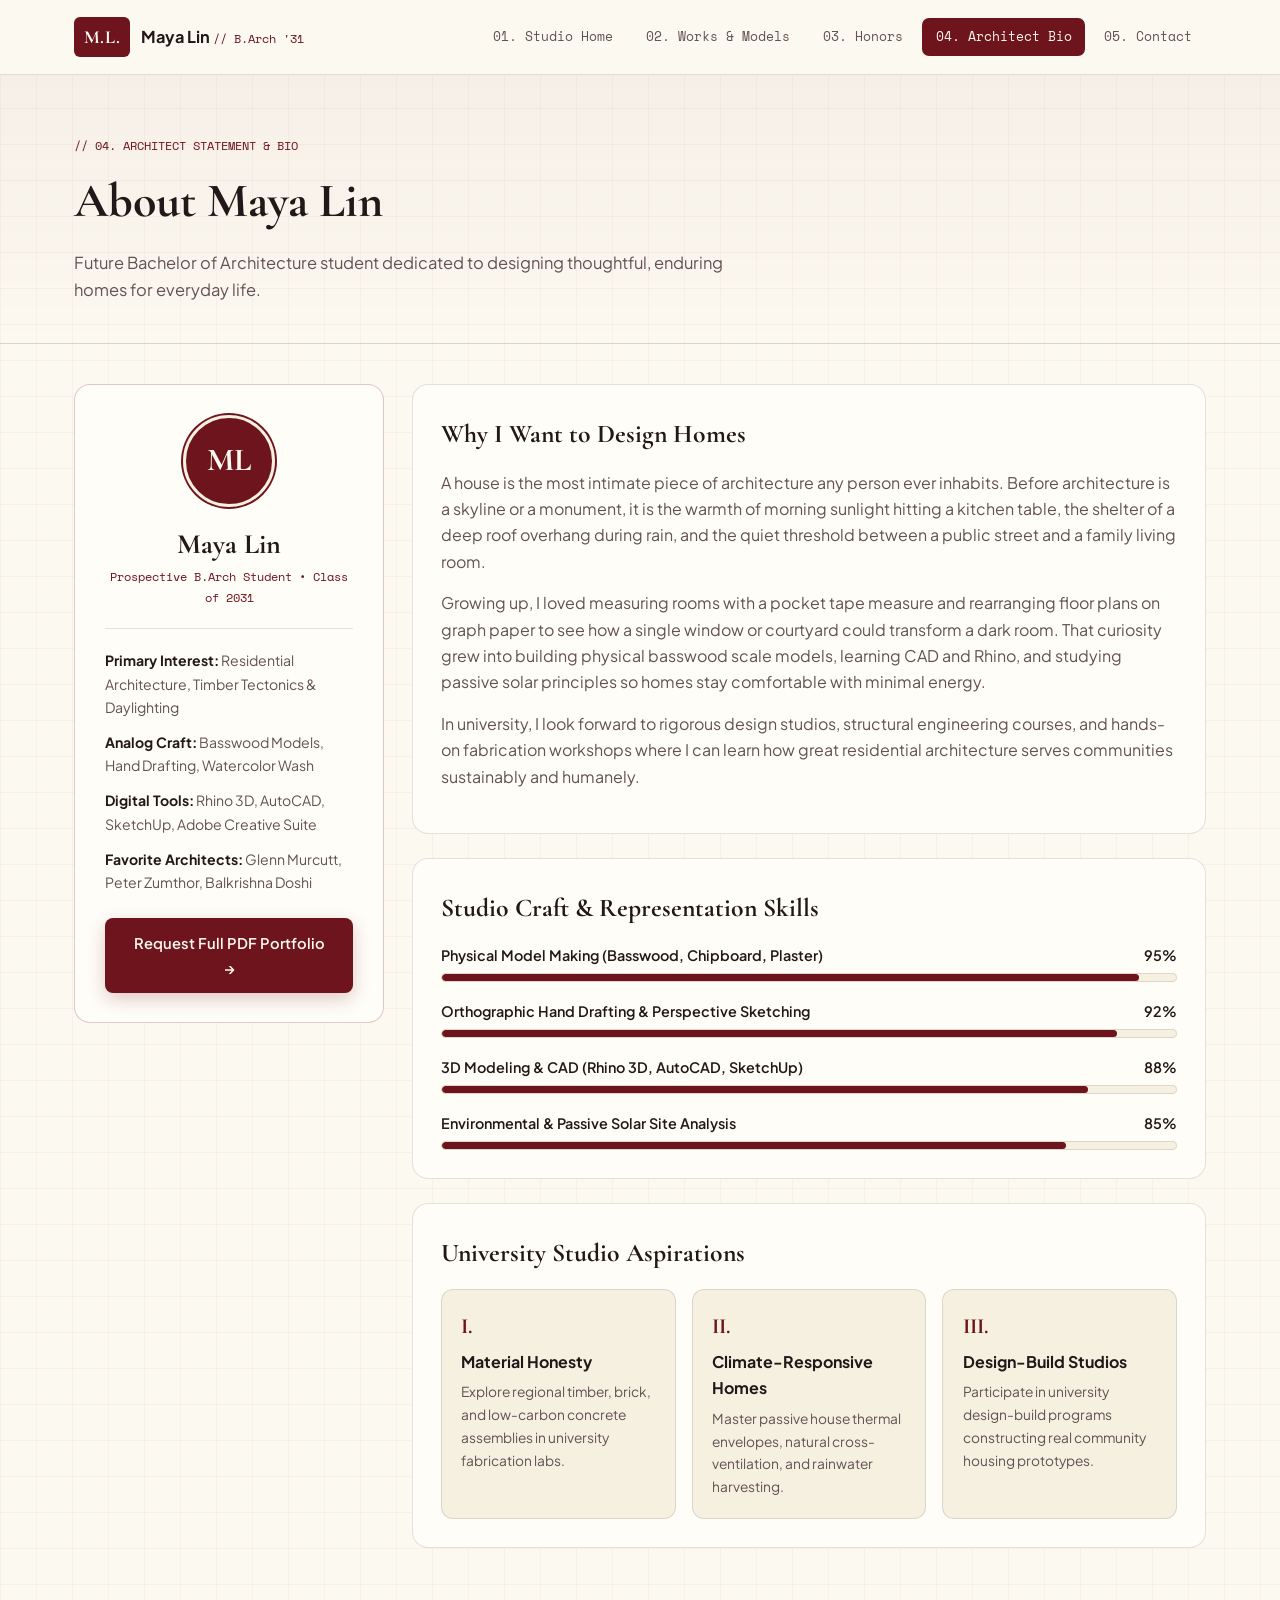
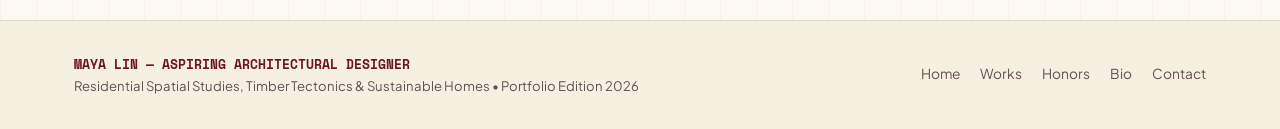
==== about.html @ 89f20944 "Add files via upload" ====
<!DOCTYPE html>
<html lang="en">
<head>
    <meta charset="UTF-8">
    <meta name="viewport" content="width=device-width, initial-scale=1.0">
    <title>Architect Bio | Maya Lin — Architecture Portfolio</title>
    <link rel="stylesheet" href="style.css">
    <link href="https://fonts.googleapis.com/css2?family=Cormorant+Garamond:ital,wght@0,600;0,700;1,600&family=Plus+Jakarta+Sans:wght@400;500;600;700&family=Space+Mono:wght@400;700&display=swap" rel="stylesheet">
</head>
<body>
    <header class="site-header">
        <div class="container nav-container">
            <a href="index.html" class="brand">
                <span class="brand-mark">M.L.</span>
                <span class="brand-text">Maya Lin <span class="brand-sub">// B.Arch '31</span></span>
            </a>
            <button class="menu-toggle" id="menu-toggle" aria-label="Toggle navigation">
                <span></span><span></span><span></span>
            </button>
            <nav class="nav-menu" id="nav-menu">
                <a href="index.html" class="nav-link ">01. Studio Home</a>
                <a href="projects.html" class="nav-link ">02. Works &amp; Models</a>
                <a href="achievements.html" class="nav-link ">03. Honors</a>
                <a href="about.html" class="nav-link active">04. Architect Bio</a>
                <a href="contact.html" class="nav-link ">05. Contact</a>
            </nav>
        </div>
    </header>

    <main class="subpage-main">
        <section class="subpage-header">
            <div class="container">
                <span class="section-kicker">// 04. ARCHITECT STATEMENT &amp; BIO</span>
                <h1>About Maya Lin</h1>
                <p>Future Bachelor of Architecture student dedicated to designing thoughtful, enduring homes for everyday life.</p>
            </div>
        </section>

        <section class="container">
            <div class="bio-grid">
                <!-- Left Dossier Card -->
                <aside class="bio-sidebar">
                    <div class="monogram-seal">ML</div>
                    <h2>Maya Lin</h2>
                    <p class="bio-subtitle">Prospective B.Arch Student &bull; Class of 2031</p>
                    <hr class="thin-rule">
                    <ul class="bio-specs">
                        <li><strong>Primary Interest:</strong> Residential Architecture, Timber Tectonics &amp; Daylighting</li>
                        <li><strong>Analog Craft:</strong> Basswood Models, Hand Drafting, Watercolor Wash</li>
                        <li><strong>Digital Tools:</strong> Rhino 3D, AutoCAD, SketchUp, Adobe Creative Suite</li>
                        <li><strong>Favorite Architects:</strong> Glenn Murcutt, Peter Zumthor, Balkrishna Doshi</li>
                    </ul>
                    <a href="contact.html" class="btn btn-crimson full-width">Request Full PDF Portfolio &rarr;</a>
                </aside>

                <!-- Right Editorial Essay & Skills -->
                <div class="bio-main">
                    <div class="editorial-card">
                        <h2>Why I Want to Design Homes</h2>
                        <p>
                            A house is the most intimate piece of architecture any person ever inhabits. Before architecture is a skyline or a monument, it is the warmth of morning sunlight hitting a kitchen table, the shelter of a deep roof overhang during rain, and the quiet threshold between a public street and a family living room.
                        </p>
                        <p>
                            Growing up, I loved measuring rooms with a pocket tape measure and rearranging floor plans on graph paper to see how a single window or courtyard could transform a dark room. That curiosity grew into building physical basswood scale models, learning CAD and Rhino, and studying passive solar principles so homes stay comfortable with minimal energy.
                        </p>
                        <p>
                            In university, I look forward to rigorous design studios, structural engineering courses, and hands-on fabrication workshops where I can learn how great residential architecture serves communities sustainably and humanely.
                        </p>
                    </div>

                    <div class="editorial-card">
                        <h2>Studio Craft &amp; Representation Skills</h2>
                        <div class="craft-grid">
                            <div class="craft-item">
                                <div class="craft-top"><span>Physical Model Making (Basswood, Chipboard, Plaster)</span><span>95%</span></div>
                                <div class="craft-bar"><div class="craft-fill" style="width: 95%;"></div></div>
                            </div>
                            <div class="craft-item">
                                <div class="craft-top"><span>Orthographic Hand Drafting &amp; Perspective Sketching</span><span>92%</span></div>
                                <div class="craft-bar"><div class="craft-fill" style="width: 92%;"></div></div>
                            </div>
                            <div class="craft-item">
                                <div class="craft-top"><span>3D Modeling &amp; CAD (Rhino 3D, AutoCAD, SketchUp)</span><span>88%</span></div>
                                <div class="craft-bar"><div class="craft-fill" style="width: 88%;"></div></div>
                            </div>
                            <div class="craft-item">
                                <div class="craft-top"><span>Environmental &amp; Passive Solar Site Analysis</span><span>85%</span></div>
                                <div class="craft-bar"><div class="craft-fill" style="width: 85%;"></div></div>
                            </div>
                        </div>
                    </div>

                    <div class="editorial-card">
                        <h2>University Studio Aspirations</h2>
                        <div class="goals-trio">
                            <div class="goal-box">
                                <span class="goal-num">I.</span>
                                <h4>Material Honesty</h4>
                                <p>Explore regional timber, brick, and low-carbon concrete assemblies in university fabrication labs.</p>
                            </div>
                            <div class="goal-box">
                                <span class="goal-num">II.</span>
                                <h4>Climate-Responsive Homes</h4>
                                <p>Master passive house thermal envelopes, natural cross-ventilation, and rainwater harvesting.</p>
                            </div>
                            <div class="goal-box">
                                <span class="goal-num">III.</span>
                                <h4>Design-Build Studios</h4>
                                <p>Participate in university design-build programs constructing real community housing prototypes.</p>
                            </div>
                        </div>
                    </div>
                </div>
            </div>
        </section>
    </main>

    <footer class="site-footer">
        <div class="container footer-content">
            <div>
                <p class="footer-title">MAYA LIN &mdash; ASPIRING ARCHITECTURAL DESIGNER</p>
                <p class="footer-sub">Residential Spatial Studies, Timber Tectonics &amp; Sustainable Homes &bull; Portfolio Edition 2026</p>
            </div>
            <div class="footer-links">
                <a href="index.html">Home</a>
                <a href="projects.html">Works</a>
                <a href="achievements.html">Honors</a>
                <a href="about.html">Bio</a>
                <a href="contact.html">Contact</a>
            </div>
        </div>
    </footer>
    <script src="script.js"></script>
</body>
</html>
---- style.css ----
:root {
    --bg-cream: #fcf9f0;
    --bg-paper: #f6f0e1;
    --bg-card: #fffdf8;
    --crimson-deep: #6e141d;
    --crimson-dark: #4a0d13;
    --crimson-soft: rgba(110, 20, 29, 0.08);
    --crimson-border: rgba(110, 20, 29, 0.22);
    --ink-main: #231819;
    --ink-muted: #635153;
    --timber-warm: #c89d6c;
    --timber-dark: #8c6239;
    --line-subtle: rgba(35, 24, 25, 0.12);
    --font-serif: 'Cormorant Garamond', Georgia, serif;
    --font-sans: 'Plus Jakarta Sans', -apple-system, BlinkMacSystemFont, sans-serif;
    --font-mono: 'Space Mono', monospace;
    --radius-md: 10px;
    --radius-lg: 16px;
    --shadow-soft: 0 14px 34px rgba(74, 13, 19, 0.07);
}

* {
    box-sizing: border-box;
    margin: 0;
    padding: 0;
}

html {
    scroll-behavior: smooth;
}

body {
    font-family: var(--font-sans);
    background-color: var(--bg-cream);
    color: var(--ink-main);
    line-height: 1.65;
    min-height: 100vh;
    display: flex;
    flex-direction: column;
    /* Subtle architectural drafting grid on warm off-white paper */
    background-image:
        linear-gradient(to right, rgba(110, 20, 29, 0.035) 1px, transparent 1px),
        linear-gradient(to bottom, rgba(110, 20, 29, 0.035) 1px, transparent 1px);
    background-size: 36px 36px;
}

main {
    flex: 1;
}

.container {
    width: 100%;
    max-width: 1180px;
    margin: 0 auto;
    padding: 0 1.5rem;
}

/* ================= HEADER ================= */
.site-header {
    position: sticky;
    top: 0;
    z-index: 500;
    background: rgba(252, 249, 240, 0.92);
    backdrop-filter: blur(10px);
    border-bottom: 1px solid var(--line-subtle);
}

.nav-container {
    display: flex;
    align-items: center;
    justify-content: space-between;
    height: 74px;
}

.brand {
    text-decoration: none;
    display: flex;
    align-items: center;
    gap: 0.7rem;
    color: var(--ink-main);
}

.brand-mark {
    background: var(--crimson-deep);
    color: var(--bg-cream);
    font-family: var(--font-serif);
    font-weight: 700;
    font-size: 1.15rem;
    padding: 0.3rem 0.6rem;
    border-radius: 6px;
    letter-spacing: 0.04em;
}

.brand-text {
    font-weight: 700;
    font-size: 1.02rem;
}

.brand-sub {
    font-family: var(--font-mono);
    font-size: 0.75rem;
    font-weight: 400;
    color: var(--crimson-deep);
}

.nav-menu {
    display: flex;
    align-items: center;
    gap: 0.35rem;
}

.nav-link {
    text-decoration: none;
    font-family: var(--font-mono);
    font-size: 0.8rem;
    color: var(--ink-muted);
    padding: 0.5rem 0.85rem;
    border-radius: 7px;
    transition: all 0.2s ease;
}

.nav-link:hover {
    color: var(--crimson-deep);
    background: var(--crimson-soft);
}

.nav-link.active {
    background: var(--crimson-deep);
    color: var(--bg-cream);
}

.menu-toggle {
    display: none;
    flex-direction: column;
    gap: 5px;
    background: none;
    border: none;
    cursor: pointer;
}

.menu-toggle span {
    width: 24px;
    height: 2px;
    background: var(--crimson-deep);
}

/* ================= BUTTONS ================= */
.btn {
    display: inline-flex;
    align-items: center;
    justify-content: center;
    gap: 0.45rem;
    font-family: var(--font-sans);
    font-weight: 600;
    font-size: 0.92rem;
    padding: 0.75rem 1.4rem;
    border-radius: 8px;
    text-decoration: none;
    cursor: pointer;
    transition: all 0.2s ease;
    border: 1px solid transparent;
}

.btn-crimson {
    background: var(--crimson-deep);
    color: var(--bg-cream);
    box-shadow: 0 6px 18px rgba(110, 20, 29, 0.22);
}

.btn-crimson:hover {
    background: var(--crimson-dark);
    transform: translateY(-2px);
}

.btn-outline {
    background: var(--bg-card);
    color: var(--crimson-deep);
    border-color: var(--crimson-border);
}

.btn-outline:hover {
    background: var(--crimson-soft);
    border-color: var(--crimson-deep);
}

.btn-sm {
    padding: 0.45rem 0.9rem;
    font-size: 0.82rem;
}

.full-width {
    width: 100%;
}

/* ================= HERO & 3D EXPLODED HOUSE STAGE ================= */
.hero-section {
    padding: 4rem 0 4.5rem;
    border-bottom: 1px solid var(--line-subtle);
}

.hero-grid {
    display: grid;
    grid-template-columns: 1.05fr 1.15fr;
    gap: 2.75rem;
    align-items: center;
}

.eyebrow {
    display: inline-flex;
    align-items: center;
    gap: 0.55rem;
    font-family: var(--font-mono);
    font-size: 0.75rem;
    color: var(--crimson-deep);
    background: var(--crimson-soft);
    border: 1px solid var(--crimson-border);
    padding: 0.35rem 0.8rem;
    border-radius: 99px;
    margin-bottom: 1.2rem;
}

.eyebrow-dot {
    width: 7px;
    height: 7px;
    border-radius: 50%;
    background: var(--crimson-deep);
}

.hero-copy h1 {
    font-family: var(--font-serif);
    font-size: clamp(2.5rem, 4.4vw, 3.65rem);
    font-weight: 700;
    line-height: 1.08;
    color: var(--ink-main);
    margin-bottom: 1.15rem;
}

.accent-italic {
    font-style: italic;
    color: var(--crimson-deep);
}

.hero-lead {
    color: var(--ink-muted);
    font-size: 1.03rem;
    margin-bottom: 1.75rem;
}

.hero-buttons {
    display: flex;
    flex-wrap: wrap;
    gap: 0.85rem;
    margin-bottom: 2.25rem;
}

.hero-metrics {
    display: grid;
    grid-template-columns: repeat(3, 1fr);
    gap: 1rem;
    padding-top: 1.35rem;
    border-top: 1px solid var(--line-subtle);
}

.h-val {
    display: block;
    font-family: var(--font-serif);
    font-size: 1.75rem;
    font-weight: 700;
    color: var(--crimson-deep);
    line-height: 1.1;
}

.h-lbl {
    font-size: 0.8rem;
    color: var(--ink-muted);
}

/* Interactive 3D Stage Card */
.model-stage-card {
    background: var(--bg-card);
    border: 1px solid var(--crimson-border);
    border-radius: var(--radius-lg);
    padding: 1.25rem;
    box-shadow: var(--shadow-soft);
}

.stage-topbar {
    display: flex;
    justify-content: space-between;
    align-items: center;
    padding-bottom: 0.75rem;
    border-bottom: 1px solid var(--line-subtle);
}

.mono-tag {
    font-family: var(--font-mono);
    font-size: 0.72rem;
    color: var(--ink-muted);
}

.live-coords {
    color: var(--crimson-deep);
    font-weight: 700;
}

.viewport-3d {
    height: 410px;
    perspective: 1100px;
    display: flex;
    align-items: center;
    justify-content: center;
    overflow: hidden;
    position: relative;
    background: radial-gradient(circle at center, #fffdf7 0%, #f3ebd7 100%);
    border-radius: 12px;
    margin: 0.85rem 0;
    cursor: grab;
    user-select: none;
}

.viewport-3d:active {
    cursor: grabbing;
}

.house-assembly {
    width: 270px;
    height: 270px;
    position: relative;
    transform-style: preserve-3d;
    transform: rotateX(-20deg) rotateY(28deg);
    transition: transform 0.12s ease-out;
}

.house-part {
    position: absolute;
    left: 25px;
    width: 220px;
    transform-style: preserve-3d;
    transition: transform 0.55s cubic-bezier(0.22, 1, 0.36, 1);
}

.part-tag {
    font-family: var(--font-mono);
    font-size: 0.58rem;
    letter-spacing: 0.03em;
    background: var(--crimson-deep);
    color: var(--bg-cream);
    padding: 2px 6px;
    border-radius: 4px;
    white-space: nowrap;
    box-shadow: 0 3px 8px rgba(74, 13, 19, 0.25);
}

/* Layer 1: Pitched Roof */
.part-roof {
    top: 12px;
    height: 64px;
    transform: translateZ(20px) translateY(-28px);
}

.roof-plane {
    position: absolute;
    width: 122px;
    height: 76px;
    background: linear-gradient(135deg, #6e141d, #4a0d13);
    border: 1px solid #38080d;
    border-radius: 4px;
    box-shadow: 0 10px 20px rgba(74, 13, 19, 0.25);
}

.left-slope {
    left: -4px;
    transform: rotateZ(-24deg) skewX(-12deg);
    display: flex;
    align-items: flex-start;
    padding: 6px;
}

.right-slope {
    right: -4px;
    background: linear-gradient(135deg, #871c27, #5c1018);
    transform: rotateZ(24deg) skewX(12deg);
}

.roof-chimney {
    position: absolute;
    right: 36px;
    top: -12px;
    width: 22px;
    height: 36px;
    background: #a63a3a;
    border: 1px solid #4a0d13;
}

/* Layer 2: Upper Timber Studio */
.part-upper {
    top: 76px;
    height: 54px;
    transform: translateZ(10px) translateY(-12px);
}

.box-face.front {
    width: 196px;
    height: 52px;
    margin: 0 auto;
    background: linear-gradient(180deg, #deb887, #c89d6c);
    border: 1.5px solid var(--timber-dark);
    border-radius: 5px;
    padding: 6px 8px;
    display: flex;
    flex-direction: column;
    justify-content: space-between;
    box-shadow: 0 8px 18px rgba(35, 24, 25, 0.14);
}

.window-row {
    display: grid;
    grid-template-columns: repeat(4, 1fr);
    gap: 6px;
}

.window-row span {
    height: 16px;
    background: #fcf9f0;
    border: 1px solid var(--crimson-deep);
    border-radius: 2px;
}

/* Layer 3: Structural Glulam Frame */
.part-frame {
    top: 132px;
    height: 52px;
    transform: translateZ(0px) translateY(0px);
}

.beam-grid {
    width: 204px;
    height: 46px;
    margin: 4px auto 0;
    position: relative;
    border: 1.5px dashed var(--crimson-deep);
    background: rgba(200, 157, 108, 0.15);
    border-radius: 4px;
}

.pillar {
    position: absolute;
    top: 0;
    bottom: 0;
    width: 7px;
    background: var(--timber-dark);
}
.pillar.p1 { left: 10px; }
.pillar.p2 { left: 68px; }
.pillar.p3 { right: 68px; }
.pillar.p4 { right: 10px; }

.cross-beam {
    position: absolute;
    left: 0;
    right: 0;
    height: 6px;
    background: var(--crimson-deep);
}
.cross-beam.b1 { top: 0; }
.cross-beam.b2 { bottom: 0; }

/* Layer 4: Ground Floor Living Volume */
.part-ground {
    top: 186px;
    height: 54px;
    transform: translateZ(-10px) translateY(14px);
}

.ground-slab {
    width: 214px;
    height: 52px;
    margin: 0 auto;
    background: #fffdf8;
    border: 1.5px solid var(--crimson-deep);
    border-radius: 6px;
    padding: 6px 8px;
    box-shadow: 0 10px 20px rgba(74, 13, 19, 0.12);
}

.interior-walls {
    margin-top: 6px;
    height: 20px;
    position: relative;
    background: #f5eedc;
    border-radius: 3px;
}

.wall-seg {
    position: absolute;
    background: var(--ink-main);
    height: 100%;
    width: 4px;
}
.wall-seg.w1 { left: 32%; }
.wall-seg.w2 { left: 68%; }

.hearth-core {
    position: absolute;
    left: 46%;
    top: 3px;
    width: 14px;
    height: 14px;
    background: var(--crimson-deep);
    border-radius: 2px;
}

/* Layer 5: Concrete Plinth & Terrace */
.part-plinth {
    top: 242px;
    height: 44px;
    transform: translateZ(-20px) translateY(28px);
}

.plinth-base {
    width: 232px;
    margin-left: -6px;
    height: 40px;
    background: linear-gradient(180deg, #dcd5c5, #bfb6a2);
    border: 1.5px solid #7c7362;
    border-radius: 6px;
    padding: 5px 8px;
    display: flex;
    flex-direction: column;
    justify-content: space-between;
    box-shadow: 0 16px 26px rgba(35, 24, 25, 0.2);
}

.terrace-steps {
    display: flex;
    gap: 4px;
}

.terrace-steps span {
    flex: 1;
    height: 6px;
    background: #9c927e;
    border-radius: 2px;
}

/* Assembled State (when user clicks Assemble House) */
.house-assembly.assembled .part-roof { transform: translateZ(0) translateY(42px); }
.house-assembly.assembled .part-upper { transform: translateZ(0) translateY(24px); }
.house-assembly.assembled .part-frame { transform: translateZ(0) translateY(8px); }
.house-assembly.assembled .part-ground { transform: translateZ(0) translateY(-8px); }
.house-assembly.assembled .part-plinth { transform: translateZ(0) translateY(-24px); }

.stage-controls {
    display: flex;
    justify-content: space-between;
    align-items: center;
    flex-wrap: wrap;
    gap: 0.65rem;
}

.stage-hint {
    font-size: 0.8rem;
    color: var(--ink-muted);
}

.stage-btns {
    display: flex;
    gap: 0.45rem;
}

.mini-btn {
    font-family: var(--font-mono);
    font-size: 0.74rem;
    padding: 0.35rem 0.75rem;
    border-radius: 6px;
    border: 1px solid var(--crimson-border);
    background: var(--bg-cream);
    color: var(--crimson-deep);
    cursor: pointer;
    transition: all 0.2s ease;
}

.mini-btn.active, .mini-btn:hover {
    background: var(--crimson-deep);
    color: var(--bg-cream);
}

/* ================= PORTFOLIO DIRECTORY ================= */
.section-block {
    padding: 4.25rem 0;
}

.section-head {
    margin-bottom: 2.25rem;
}

.section-kicker {
    display: inline-block;
    font-family: var(--font-mono);
    font-size: 0.78rem;
    color: var(--crimson-deep);
    margin-bottom: 0.35rem;
}

.section-head h2 {
    font-family: var(--font-serif);
    font-size: 2.25rem;
    font-weight: 700;
    margin-bottom: 0.4rem;
}

.section-head p {
    color: var(--ink-muted);
    max-width: 650px;
}

.index-grid {
    display: grid;
    grid-template-columns: repeat(auto-fit, minmax(250px, 1fr));
    gap: 1.35rem;
}

.index-card {
    background: var(--bg-card);
    border: 1px solid var(--line-subtle);
    border-radius: var(--radius-lg);
    padding: 1.7rem;
    text-decoration: none;
    color: var(--ink-main);
    display: flex;
    flex-direction: column;
    transition: all 0.25s ease;
    box-shadow: 0 6px 20px rgba(74, 13, 19, 0.04);
}

.index-card:hover {
    transform: translateY(-4px);
    border-color: var(--crimson-deep);
    box-shadow: var(--shadow-soft);
}

.card-index {
    font-family: var(--font-mono);
    font-size: 0.85rem;
    font-weight: 700;
    color: var(--crimson-deep);
    margin-bottom: 0.55rem;
}

.index-card h3 {
    font-family: var(--font-serif);
    font-size: 1.45rem;
    margin-bottom: 0.5rem;
}

.index-card p {
    font-size: 0.92rem;
    color: var(--ink-muted);
    flex: 1;
    margin-bottom: 1.15rem;
}

.card-cta {
    font-family: var(--font-mono);
    font-size: 0.8rem;
    font-weight: 700;
    color: var(--crimson-deep);
}

/* ================= SUBPAGES ================= */
.subpage-main {
    padding-bottom: 4.5rem;
}

.subpage-header {
    padding: 3.5rem 0 2.5rem;
    border-bottom: 1px solid var(--line-subtle);
    margin-bottom: 2.5rem;
    background: linear-gradient(180deg, rgba(110, 20, 29, 0.045), transparent);
}

.subpage-header h1 {
    font-family: var(--font-serif);
    font-size: clamp(2.2rem, 3.8vw, 3rem);
    font-weight: 700;
    margin-bottom: 0.45rem;
}

.subpage-header p {
    color: var(--ink-muted);
    max-width: 660px;
    font-size: 1.03rem;
}

/* ================= PROJECTS PAGE ================= */
.filter-row {
    display: flex;
    flex-wrap: wrap;
    gap: 0.6rem;
    margin-bottom: 2rem;
}

.filter-pill {
    background: var(--bg-card);
    border: 1px solid var(--crimson-border);
    color: var(--ink-muted);
    font-family: var(--font-mono);
    font-size: 0.8rem;
    padding: 0.48rem 1rem;
    border-radius: 99px;
    cursor: pointer;
    transition: all 0.2s ease;
}

.filter-pill.active, .filter-pill:hover {
    background: var(--crimson-deep);
    color: var(--bg-cream);
    border-color: var(--crimson-deep);
}

.works-grid {
    display: grid;
    grid-template-columns: repeat(auto-fill, minmax(335px, 1fr));
    gap: 1.65rem;
}

.work-card {
    background: var(--bg-card);
    border: 1px solid var(--line-subtle);
    border-radius: var(--radius-lg);
    overflow: hidden;
    display: flex;
    flex-direction: column;
    transition: transform 0.25s ease, border-color 0.25s ease;
    box-shadow: 0 6px 20px rgba(74, 13, 19, 0.04);
}

.work-card:hover {
    transform: translateY(-4px);
    border-color: var(--crimson-deep);
}

.work-preview {
    height: 155px;
    background: var(--bg-paper);
    border-bottom: 1px solid var(--line-subtle);
    position: relative;
    display: flex;
    align-items: center;
    justify-content: center;
    padding: 1rem;
}

.scale-badge {
    position: absolute;
    top: 0.75rem;
    right: 0.85rem;
    font-family: var(--font-mono);
    font-size: 0.7rem;
    color: var(--crimson-deep);
    background: var(--bg-card);
    border: 1px solid var(--crimson-border);
    padding: 0.2rem 0.55rem;
    border-radius: 5px;
}

/* Minimalist Architectural Elevation Diagrams inside Cards */
.arch-sketch {
    width: 140px;
    height: 85px;
    display: flex;
    flex-direction: column;
    align-items: center;
    justify-content: flex-end;
}

.sk-roof {
    width: 130px;
    height: 22px;
    background: var(--crimson-deep);
    clip-path: polygon(12% 0%, 88% 0%, 100% 100%, 0% 100%);
}

.sk-body {
    width: 112px;
    height: 44px;
    border: 2px solid var(--crimson-deep);
    background: var(--bg-card);
    display: flex;
    justify-content: space-around;
    align-items: center;
}

.sk-body span {
    width: 24px;
    height: 24px;
    border: 1.5px solid var(--timber-dark);
    background: var(--bg-cream);
}

.sk-gable {
    width: 120px;
    height: 34px;
    background: var(--timber-warm);
    clip-path: polygon(50% 0%, 100% 100%, 0% 100%);
    border-bottom: 2px solid var(--crimson-deep);
}

.sk-truss {
    width: 96px;
    height: 36px;
    border-left: 3px solid var(--crimson-deep);
    border-right: 3px solid var(--crimson-deep);
    border-bottom: 3px solid var(--crimson-deep);
}

.sk-row {
    display: flex;
    gap: 6px;
    align-items: flex-end;
}
.sk-row span {
    width: 30px;
    height: 62px;
    border: 2px solid var(--crimson-deep);
    background: var(--bg-card);
}
.sk-row span:nth-child(2) {
    height: 72px;
    background: var(--crimson-soft);
}

.sk-oculus {
    width: 74px;
    height: 74px;
    border-radius: 50%;
    border: 3px solid var(--crimson-deep);
    box-shadow: inset 12px -8px 0 rgba(110, 20, 29, 0.18);
}

.sk-mod {
    display: flex;
    gap: 8px;
}
.sk-mod span {
    width: 52px;
    height: 52px;
    border: 2px solid var(--crimson-deep);
    background: var(--bg-card);
}
.sk-mod span:last-child {
    border-style: dashed;
}

.sk-arch {
    width: 90px;
    height: 68px;
    border: 2px solid var(--crimson-deep);
    border-radius: 45px 45px 0 0;
    background: var(--bg-card);
}

.work-body {
    padding: 1.55rem;
    display: flex;
    flex-direction: column;
    flex: 1;
}

.work-type {
    font-family: var(--font-mono);
    font-size: 0.74rem;
    color: var(--crimson-deep);
    text-transform: uppercase;
    margin-bottom: 0.35rem;
}

.work-body h3 {
    font-family: var(--font-serif);
    font-size: 1.45rem;
    margin-bottom: 0.55rem;
}

.work-body p {
    color: var(--ink-muted);
    font-size: 0.92rem;
    flex: 1;
    margin-bottom: 1.15rem;
}

.work-tags {
    display: flex;
    flex-wrap: wrap;
    gap: 0.45rem;
    margin-bottom: 1.2rem;
}

.work-tags span {
    font-family: var(--font-mono);
    font-size: 0.72rem;
    background: var(--bg-paper);
    border: 1px solid var(--line-subtle);
    padding: 0.2rem 0.55rem;
    border-radius: 5px;
}

/* Modal */
.modal {
    position: fixed;
    inset: 0;
    background: rgba(35, 24, 25, 0.65);
    backdrop-filter: blur(5px);
    display: flex;
    align-items: center;
    justify-content: center;
    padding: 1.25rem;
    z-index: 1000;
}

.modal-card {
    background: var(--bg-card);
    border: 1.5px solid var(--crimson-deep);
    border-radius: var(--radius-lg);
    padding: 2rem;
    max-width: 580px;
    width: 100%;
    position: relative;
    box-shadow: var(--shadow-soft);
}

.modal-close {
    position: absolute;
    top: 1rem;
    right: 1.25rem;
    background: none;
    border: none;
    font-size: 1.8rem;
    color: var(--crimson-deep);
    cursor: pointer;
}

.modal-card h2 {
    font-family: var(--font-serif);
    font-size: 1.85rem;
    margin: 0.4rem 0 0.75rem;
}

.modal-desc {
    color: var(--ink-muted);
    margin-bottom: 1.25rem;
}

.modal-details h4 {
    font-family: var(--font-mono);
    font-size: 0.8rem;
    color: var(--crimson-deep);
    margin-bottom: 0.6rem;
}

.modal-details ul {
    padding-left: 1.2rem;
    font-size: 0.92rem;
}

.modal-details li {
    margin-bottom: 0.45rem;
}

/* ================= ACHIEVEMENTS PAGE ================= */
.awards-banner-grid {
    display: grid;
    grid-template-columns: repeat(auto-fit, minmax(215px, 1fr));
    gap: 1.15rem;
    margin-bottom: 3rem;
}

.award-stat {
    background: var(--bg-card);
    border: 1px solid var(--crimson-border);
    border-radius: var(--radius-lg);
    padding: 1.4rem;
    text-align: center;
}

.award-num {
    display: block;
    font-family: var(--font-serif);
    font-size: 1.8rem;
    font-weight: 700;
    color: var(--crimson-deep);
    margin-bottom: 0.25rem;
}

.award-title {
    font-size: 0.85rem;
    color: var(--ink-muted);
}

.chronicle-section {
    margin-bottom: 3rem;
}

.chronicle-section h2 {
    font-family: var(--font-serif);
    font-size: 2rem;
    margin-bottom: 1.5rem;
}

.chronicle-list {
    display: flex;
    flex-direction: column;
    gap: 1.25rem;
}

.chronicle-row {
    display: grid;
    grid-template-columns: 110px 1fr;
    gap: 1.25rem;
    background: var(--bg-card);
    border: 1px solid var(--line-subtle);
    border-radius: var(--radius-lg);
    padding: 1.4rem 1.6rem;
    align-items: start;
}

.chronicle-year {
    font-family: var(--font-serif);
    font-size: 1.75rem;
    font-weight: 700;
    color: var(--crimson-deep);
    border-right: 2px solid var(--crimson-border);
    padding-right: 1rem;
}

.chronicle-cat {
    font-family: var(--font-mono);
    font-size: 0.74rem;
    color: var(--crimson-deep);
}

.chronicle-body h3 {
    font-family: var(--font-serif);
    font-size: 1.38rem;
    margin: 0.25rem 0 0.45rem;
}

.chronicle-body p {
    color: var(--ink-muted);
    font-size: 0.93rem;
}

.two-col-cards {
    display: grid;
    grid-template-columns: repeat(auto-fit, minmax(300px, 1fr));
    gap: 1.5rem;
}

.editorial-card {
    background: var(--bg-card);
    border: 1px solid var(--line-subtle);
    border-radius: var(--radius-lg);
    padding: 1.75rem;
}

.editorial-card h2, .editorial-card h3 {
    font-family: var(--font-serif);
    font-size: 1.6rem;
    margin-bottom: 0.9rem;
}

.editorial-card p {
    color: var(--ink-muted);
    margin-bottom: 0.95rem;
}

.arch-list {
    list-style: none;
    display: flex;
    flex-direction: column;
    gap: 0.65rem;
    font-size: 0.93rem;
}

.arch-list li::before {
    content: "▪ ";
    color: var(--crimson-deep);
}

/* ================= ABOUT PAGE ================= */
.bio-grid {
    display: grid;
    grid-template-columns: 310px 1fr;
    gap: 1.75rem;
    align-items: start;
}

.bio-sidebar {
    background: var(--bg-card);
    border: 1px solid var(--crimson-border);
    border-radius: var(--radius-lg);
    padding: 1.85rem;
    text-align: center;
}

.monogram-seal {
    width: 92px;
    height: 92px;
    margin: 0 auto 0.9rem;
    border-radius: 50%;
    background: var(--crimson-deep);
    color: var(--bg-cream);
    font-family: var(--font-serif);
    font-size: 2rem;
    font-weight: 700;
    display: flex;
    align-items: center;
    justify-content: center;
    border: 3px solid var(--bg-paper);
    box-shadow: 0 0 0 2px var(--crimson-deep);
}

.bio-sidebar h2 {
    font-family: var(--font-serif);
    font-size: 1.75rem;
}

.bio-subtitle {
    font-family: var(--font-mono);
    font-size: 0.78rem;
    color: var(--crimson-deep);
}

.thin-rule {
    border: none;
    border-top: 1px solid var(--line-subtle);
    margin: 1.25rem 0;
}

.bio-specs {
    list-style: none;
    text-align: left;
    font-size: 0.88rem;
    color: var(--ink-muted);
    display: flex;
    flex-direction: column;
    gap: 0.75rem;
    margin-bottom: 1.5rem;
}

.bio-specs strong {
    color: var(--ink-main);
}

.bio-main {
    display: flex;
    flex-direction: column;
    gap: 1.5rem;
}

.craft-grid {
    display: flex;
    flex-direction: column;
    gap: 1.1rem;
}

.craft-top {
    display: flex;
    justify-content: space-between;
    font-size: 0.9rem;
    font-weight: 600;
    margin-bottom: 0.35rem;
}

.craft-bar {
    height: 9px;
    background: var(--bg-paper);
    border-radius: 99px;
    overflow: hidden;
    border: 1px solid var(--line-subtle);
}

.craft-fill {
    height: 100%;
    background: var(--crimson-deep);
    border-radius: 99px;
}

.goals-trio {
    display: grid;
    grid-template-columns: repeat(auto-fit, minmax(200px, 1fr));
    gap: 1rem;
}

.goal-box {
    background: var(--bg-paper);
    border: 1px solid var(--line-subtle);
    border-radius: 12px;
    padding: 1.2rem;
}

.goal-num {
    font-family: var(--font-serif);
    font-size: 1.35rem;
    font-weight: 700;
    color: var(--crimson-deep);
}

.goal-box h4 {
    margin: 0.25rem 0 0.4rem;
}

.goal-box p {
    font-size: 0.86rem;
    margin: 0;
}

/* ================= CONTACT PAGE ================= */
.contact-layout {
    display: grid;
    grid-template-columns: 1fr 1.15fr;
    gap: 1.75rem;
}

.contact-list {
    display: flex;
    flex-direction: column;
    gap: 1rem;
    margin-top: 1.25rem;
}

.c-row {
    display: flex;
    align-items: center;
    gap: 0.9rem;
    background: var(--bg-paper);
    border: 1px solid var(--line-subtle);
    border-radius: 10px;
    padding: 0.95rem 1.1rem;
}

.c-badge {
    font-family: var(--font-mono);
    font-size: 0.68rem;
    font-weight: 700;
    background: var(--crimson-deep);
    color: var(--bg-cream);
    padding: 0.25rem 0.5rem;
    border-radius: 5px;
}

.c-info {
    flex: 1;
}

.c-info p {
    margin: 0;
    font-size: 0.88rem;
    color: var(--crimson-deep);
    font-family: var(--font-mono);
}

.field {
    margin-bottom: 1.1rem;
}

.field label {
    display: block;
    font-size: 0.88rem;
    font-weight: 600;
    margin-bottom: 0.4rem;
}

input, select, textarea {
    width: 100%;
    background: var(--bg-cream);
    border: 1px solid var(--crimson-border);
    border-radius: 8px;
    padding: 0.75rem 0.9rem;
    color: var(--ink-main);
    font-family: var(--font-sans);
    font-size: 0.95rem;
}

input:focus, select:focus, textarea:focus {
    outline: none;
    border-color: var(--crimson-deep);
    background: #ffffff;
}

.notice-banner {
    margin-top: 1rem;
    padding: 0.9rem 1rem;
    border-radius: 8px;
    font-size: 0.9rem;
    font-weight: 600;
    background: var(--crimson-soft);
    border: 1px solid var(--crimson-deep);
    color: var(--crimson-deep);
}

.notice-banner.error {
    background: #fee2e2;
    border-color: #991b1b;
    color: #991b1b;
}

/* ================= FOOTER ================= */
.site-footer {
    border-top: 1px solid var(--line-subtle);
    background: var(--bg-paper);
    padding: 2rem 0;
}

.footer-content {
    display: flex;
    justify-content: space-between;
    align-items: center;
    flex-wrap: wrap;
    gap: 1rem;
}

.footer-title {
    font-family: var(--font-mono);
    font-size: 0.84rem;
    font-weight: 700;
    color: var(--crimson-deep);
}

.footer-sub {
    font-size: 0.82rem;
    color: var(--ink-muted);
}

.footer-links {
    display: flex;
    gap: 1.25rem;
}

.footer-links a {
    text-decoration: none;
    color: var(--ink-muted);
    font-size: 0.86rem;
}

.footer-links a:hover {
    color: var(--crimson-deep);
}

.hidden {
    display: none !important;
}

/* ================= RESPONSIVE ================= */
@media (max-width: 960px) {
    .hero-grid,
    .bio-grid,
    .contact-layout {
        grid-template-columns: 1fr;
    }
}

@media (max-width: 760px) {
    .menu-toggle {
        display: flex;
    }

    .nav-menu {
        display: none;
        position: absolute;
        top: 74px;
        left: 0;
        right: 0;
        background: var(--bg-cream);
        border-bottom: 1px solid var(--line-subtle);
        flex-direction: column;
        align-items: stretch;
        padding: 1rem 1.5rem;
    }

    .nav-menu.open {
        display: flex;
    }

    .chronicle-row {
        grid-template-columns: 1fr;
        gap: 0.5rem;
    }

    .chronicle-year {
        border-right: none;
        border-bottom: 1px solid var(--crimson-border);
        padding-bottom: 0.35rem;
    }
}
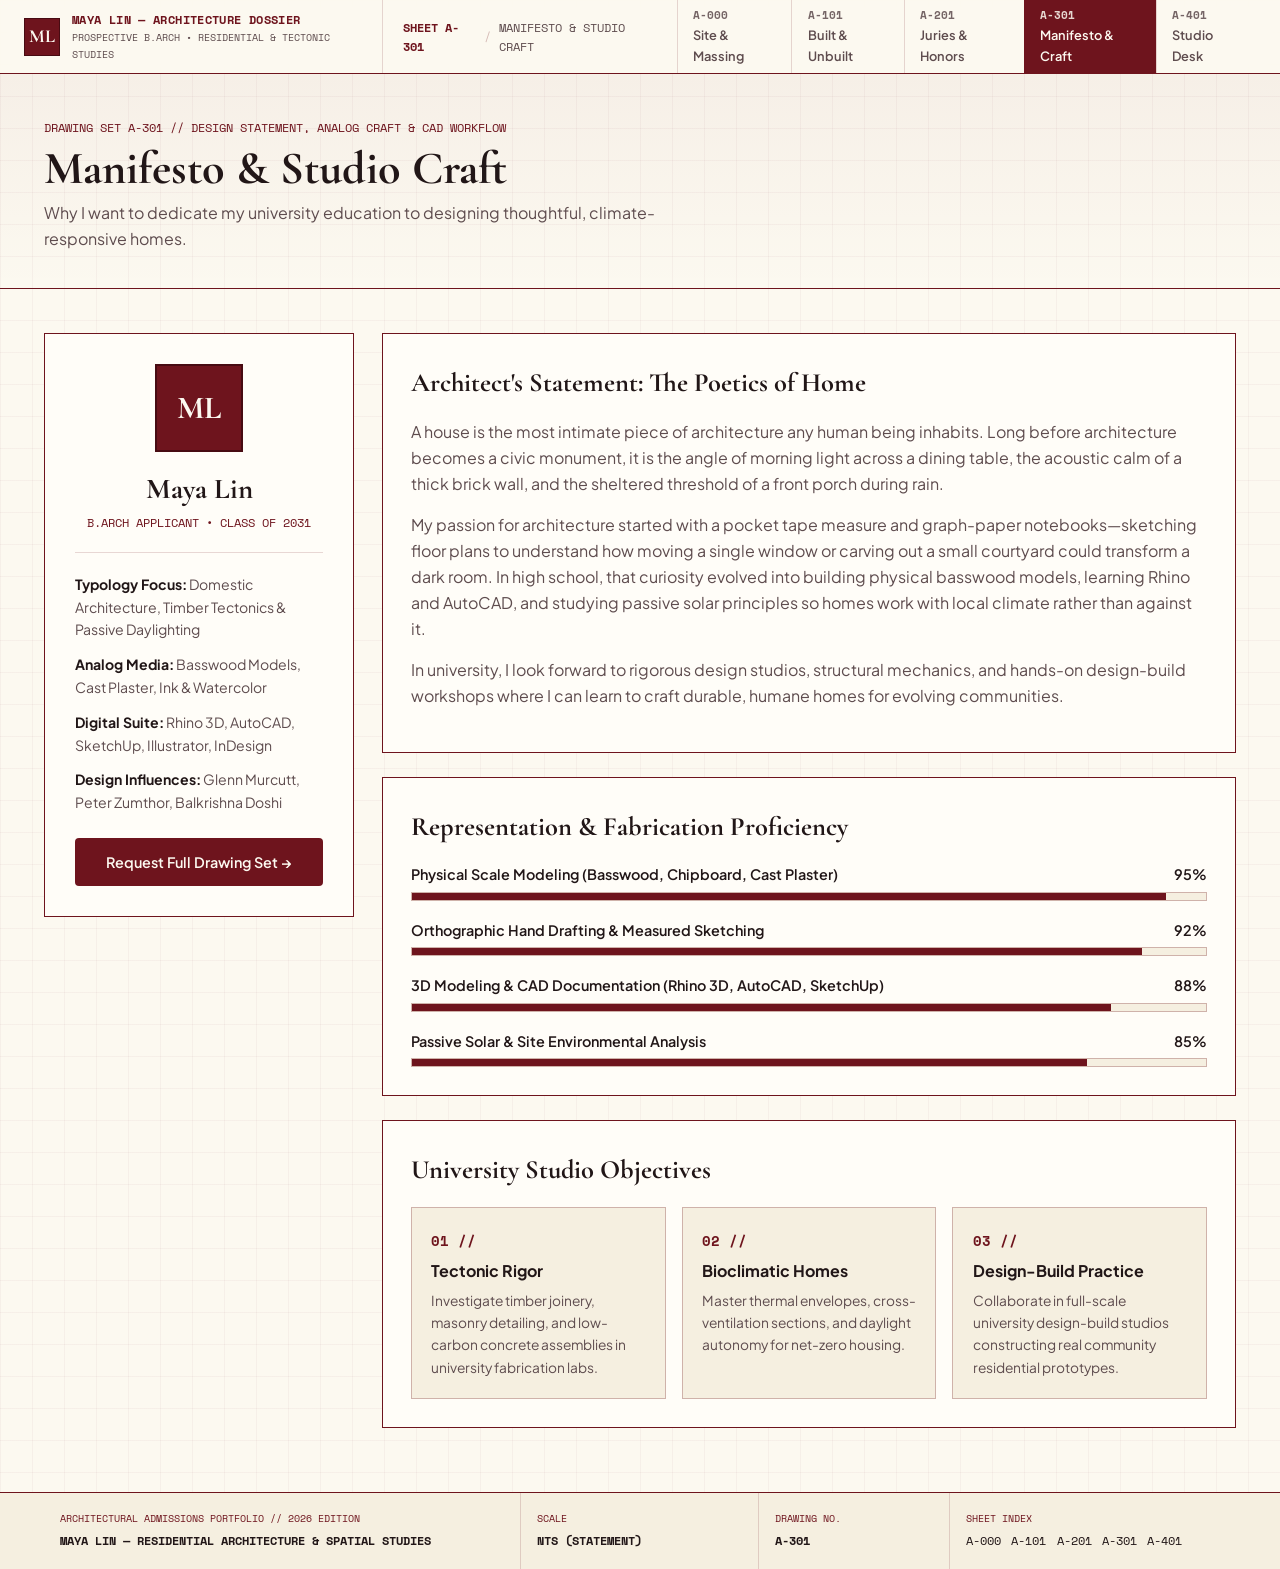
==== commit 1c7a4ded: "Add files via upload" ====
--- a/about.html
+++ b/about.html
@@ -3,110 +3,134 @@
 <head>
     <meta charset="UTF-8">
     <meta name="viewport" content="width=device-width, initial-scale=1.0">
-    <title>Architect Bio | Maya Lin — Architecture Portfolio</title>
+    <title>A-301 Manifesto &amp; Craft | Maya Lin Architecture Portfolio</title>
     <link rel="stylesheet" href="style.css">
     <link href="https://fonts.googleapis.com/css2?family=Cormorant+Garamond:ital,wght@0,600;0,700;1,600&family=Plus+Jakarta+Sans:wght@400;500;600;700&family=Space+Mono:wght@400;700&display=swap" rel="stylesheet">
 </head>
 <body>
-    <header class="site-header">
-        <div class="container nav-container">
-            <a href="index.html" class="brand">
-                <span class="brand-mark">M.L.</span>
-                <span class="brand-text">Maya Lin <span class="brand-sub">// B.Arch '31</span></span>
+    <header class="drafting-topbar">
+        <div class="topbar-left">
+            <a href="index.html" class="studio-stamp">
+                <span class="stamp-box">ML</span>
+                <div class="stamp-info">
+                    <span class="stamp-name">MAYA LIN &mdash; ARCHITECTURE DOSSIER</span>
+                    <span class="stamp-meta">PROSPECTIVE B.ARCH &bull; RESIDENTIAL &amp; TECTONIC STUDIES</span>
+                </div>
             </a>
-            <button class="menu-toggle" id="menu-toggle" aria-label="Toggle navigation">
-                <span></span><span></span><span></span>
-            </button>
-            <nav class="nav-menu" id="nav-menu">
-                <a href="index.html" class="nav-link ">01. Studio Home</a>
-                <a href="projects.html" class="nav-link ">02. Works &amp; Models</a>
-                <a href="achievements.html" class="nav-link ">03. Honors</a>
-                <a href="about.html" class="nav-link active">04. Architect Bio</a>
-                <a href="contact.html" class="nav-link ">05. Contact</a>
-            </nav>
         </div>
+
+        <div class="topbar-sheet-id">
+            <span class="sheet-code">SHEET A-301</span>
+            <span class="sheet-divider">/</span>
+            <span class="sheet-name">MANIFESTO & STUDIO CRAFT</span>
+        </div>
+
+        <button class="menu-toggle" id="menu-toggle" aria-label="Toggle Sheet Index">
+            <span></span><span></span><span></span>
+        </button>
+
+        <nav class="sheet-nav" id="nav-menu">
+            <a href="index.html" class="sheet-tab ">
+                <span class="tab-no">A-000</span>
+                <span class="tab-lbl">Site &amp; Massing</span>
+            </a>
+            <a href="projects.html" class="sheet-tab ">
+                <span class="tab-no">A-101</span>
+                <span class="tab-lbl">Built &amp; Unbuilt</span>
+            </a>
+            <a href="achievements.html" class="sheet-tab ">
+                <span class="tab-no">A-201</span>
+                <span class="tab-lbl">Juries &amp; Honors</span>
+            </a>
+            <a href="about.html" class="sheet-tab active">
+                <span class="tab-no">A-301</span>
+                <span class="tab-lbl">Manifesto &amp; Craft</span>
+            </a>
+            <a href="contact.html" class="sheet-tab ">
+                <span class="tab-no">A-401</span>
+                <span class="tab-lbl">Studio Desk</span>
+            </a>
+        </nav>
     </header>
 
-    <main class="subpage-main">
-        <section class="subpage-header">
+    <main class="drafting-sheet">
+        <section class="sheet-banner">
             <div class="container">
-                <span class="section-kicker">// 04. ARCHITECT STATEMENT &amp; BIO</span>
-                <h1>About Maya Lin</h1>
-                <p>Future Bachelor of Architecture student dedicated to designing thoughtful, enduring homes for everyday life.</p>
+                <span class="sheet-kicker">DRAWING SET A-301 // DESIGN STATEMENT, ANALOG CRAFT &amp; CAD WORKFLOW</span>
+                <h1>Manifesto &amp; Studio Craft</h1>
+                <p>Why I want to dedicate my university education to designing thoughtful, climate-responsive homes.</p>
             </div>
         </section>
 
-        <section class="container">
+        <section class="container sheet-body">
             <div class="bio-grid">
-                <!-- Left Dossier Card -->
                 <aside class="bio-sidebar">
                     <div class="monogram-seal">ML</div>
                     <h2>Maya Lin</h2>
-                    <p class="bio-subtitle">Prospective B.Arch Student &bull; Class of 2031</p>
+                    <p class="bio-subtitle">B.ARCH APPLICANT &bull; CLASS OF 2031</p>
                     <hr class="thin-rule">
                     <ul class="bio-specs">
-                        <li><strong>Primary Interest:</strong> Residential Architecture, Timber Tectonics &amp; Daylighting</li>
-                        <li><strong>Analog Craft:</strong> Basswood Models, Hand Drafting, Watercolor Wash</li>
-                        <li><strong>Digital Tools:</strong> Rhino 3D, AutoCAD, SketchUp, Adobe Creative Suite</li>
-                        <li><strong>Favorite Architects:</strong> Glenn Murcutt, Peter Zumthor, Balkrishna Doshi</li>
+                        <li><strong>Typology Focus:</strong> Domestic Architecture, Timber Tectonics &amp; Passive Daylighting</li>
+                        <li><strong>Analog Media:</strong> Basswood Models, Cast Plaster, Ink &amp; Watercolor</li>
+                        <li><strong>Digital Suite:</strong> Rhino 3D, AutoCAD, SketchUp, Illustrator, InDesign</li>
+                        <li><strong>Design Influences:</strong> Glenn Murcutt, Peter Zumthor, Balkrishna Doshi</li>
                     </ul>
-                    <a href="contact.html" class="btn btn-crimson full-width">Request Full PDF Portfolio &rarr;</a>
+                    <a href="contact.html" class="btn btn-crimson full-width">Request Full Drawing Set &rarr;</a>
                 </aside>
 
-                <!-- Right Editorial Essay & Skills -->
                 <div class="bio-main">
                     <div class="editorial-card">
-                        <h2>Why I Want to Design Homes</h2>
+                        <h2>Architect's Statement: The Poetics of Home</h2>
                         <p>
-                            A house is the most intimate piece of architecture any person ever inhabits. Before architecture is a skyline or a monument, it is the warmth of morning sunlight hitting a kitchen table, the shelter of a deep roof overhang during rain, and the quiet threshold between a public street and a family living room.
+                            A house is the most intimate piece of architecture any human being inhabits. Long before architecture becomes a civic monument, it is the angle of morning light across a dining table, the acoustic calm of a thick brick wall, and the sheltered threshold of a front porch during rain.
                         </p>
                         <p>
-                            Growing up, I loved measuring rooms with a pocket tape measure and rearranging floor plans on graph paper to see how a single window or courtyard could transform a dark room. That curiosity grew into building physical basswood scale models, learning CAD and Rhino, and studying passive solar principles so homes stay comfortable with minimal energy.
+                            My passion for architecture started with a pocket tape measure and graph-paper notebooks—sketching floor plans to understand how moving a single window or carving out a small courtyard could transform a dark room. In high school, that curiosity evolved into building physical basswood models, learning Rhino and AutoCAD, and studying passive solar principles so homes work with local climate rather than against it.
                         </p>
                         <p>
-                            In university, I look forward to rigorous design studios, structural engineering courses, and hands-on fabrication workshops where I can learn how great residential architecture serves communities sustainably and humanely.
+                            In university, I look forward to rigorous design studios, structural mechanics, and hands-on design-build workshops where I can learn to craft durable, humane homes for evolving communities.
                         </p>
                     </div>
 
                     <div class="editorial-card">
-                        <h2>Studio Craft &amp; Representation Skills</h2>
+                        <h2>Representation &amp; Fabrication Proficiency</h2>
                         <div class="craft-grid">
                             <div class="craft-item">
-                                <div class="craft-top"><span>Physical Model Making (Basswood, Chipboard, Plaster)</span><span>95%</span></div>
+                                <div class="craft-top"><span>Physical Scale Modeling (Basswood, Chipboard, Cast Plaster)</span><span>95%</span></div>
                                 <div class="craft-bar"><div class="craft-fill" style="width: 95%;"></div></div>
                             </div>
                             <div class="craft-item">
-                                <div class="craft-top"><span>Orthographic Hand Drafting &amp; Perspective Sketching</span><span>92%</span></div>
+                                <div class="craft-top"><span>Orthographic Hand Drafting &amp; Measured Sketching</span><span>92%</span></div>
                                 <div class="craft-bar"><div class="craft-fill" style="width: 92%;"></div></div>
                             </div>
                             <div class="craft-item">
-                                <div class="craft-top"><span>3D Modeling &amp; CAD (Rhino 3D, AutoCAD, SketchUp)</span><span>88%</span></div>
+                                <div class="craft-top"><span>3D Modeling &amp; CAD Documentation (Rhino 3D, AutoCAD, SketchUp)</span><span>88%</span></div>
                                 <div class="craft-bar"><div class="craft-fill" style="width: 88%;"></div></div>
                             </div>
                             <div class="craft-item">
-                                <div class="craft-top"><span>Environmental &amp; Passive Solar Site Analysis</span><span>85%</span></div>
+                                <div class="craft-top"><span>Passive Solar &amp; Site Environmental Analysis</span><span>85%</span></div>
                                 <div class="craft-bar"><div class="craft-fill" style="width: 85%;"></div></div>
                             </div>
                         </div>
                     </div>
 
                     <div class="editorial-card">
-                        <h2>University Studio Aspirations</h2>
+                        <h2>University Studio Objectives</h2>
                         <div class="goals-trio">
                             <div class="goal-box">
-                                <span class="goal-num">I.</span>
-                                <h4>Material Honesty</h4>
-                                <p>Explore regional timber, brick, and low-carbon concrete assemblies in university fabrication labs.</p>
+                                <span class="goal-num">01 //</span>
+                                <h4>Tectonic Rigor</h4>
+                                <p>Investigate timber joinery, masonry detailing, and low-carbon concrete assemblies in university fabrication labs.</p>
                             </div>
                             <div class="goal-box">
-                                <span class="goal-num">II.</span>
-                                <h4>Climate-Responsive Homes</h4>
-                                <p>Master passive house thermal envelopes, natural cross-ventilation, and rainwater harvesting.</p>
+                                <span class="goal-num">02 //</span>
+                                <h4>Bioclimatic Homes</h4>
+                                <p>Master thermal envelopes, cross-ventilation sections, and daylight autonomy for net-zero housing.</p>
                             </div>
                             <div class="goal-box">
-                                <span class="goal-num">III.</span>
-                                <h4>Design-Build Studios</h4>
-                                <p>Participate in university design-build programs constructing real community housing prototypes.</p>
+                                <span class="goal-num">03 //</span>
+                                <h4>Design-Build Practice</h4>
+                                <p>Collaborate in full-scale university design-build studios constructing real community residential prototypes.</p>
                             </div>
                         </div>
                     </div>
@@ -115,18 +139,29 @@
         </section>
     </main>
 
-    <footer class="site-footer">
-        <div class="container footer-content">
-            <div>
-                <p class="footer-title">MAYA LIN &mdash; ASPIRING ARCHITECTURAL DESIGNER</p>
-                <p class="footer-sub">Residential Spatial Studies, Timber Tectonics &amp; Sustainable Homes &bull; Portfolio Edition 2026</p>
+    <footer class="titleblock-footer">
+        <div class="container titleblock-grid">
+            <div class="tb-cell tb-main">
+                <span class="tb-kicker">ARCHITECTURAL ADMISSIONS PORTFOLIO // 2026 EDITION</span>
+                <p class="tb-title">MAYA LIN &mdash; RESIDENTIAL ARCHITECTURE &amp; SPATIAL STUDIES</p>
             </div>
-            <div class="footer-links">
-                <a href="index.html">Home</a>
-                <a href="projects.html">Works</a>
-                <a href="achievements.html">Honors</a>
-                <a href="about.html">Bio</a>
-                <a href="contact.html">Contact</a>
+            <div class="tb-cell">
+                <span class="tb-kicker">SCALE</span>
+                <p class="tb-val">NTS (STATEMENT)</p>
+            </div>
+            <div class="tb-cell">
+                <span class="tb-kicker">DRAWING NO.</span>
+                <p class="tb-val">A-301</p>
+            </div>
+            <div class="tb-cell tb-links">
+                <span class="tb-kicker">SHEET INDEX</span>
+                <div class="tb-nav-links">
+                    <a href="index.html">A-000</a>
+                    <a href="projects.html">A-101</a>
+                    <a href="achievements.html">A-201</a>
+                    <a href="about.html">A-301</a>
+                    <a href="contact.html">A-401</a>
+                </div>
             </div>
         </div>
     </footer>
--- a/style.css
+++ b/style.css
@@ -1,22 +1,20 @@
 :root {
     --bg-cream: #fcf9f0;
-    --bg-paper: #f6f0e1;
+    --bg-paper: #f5efe0;
     --bg-card: #fffdf8;
     --crimson-deep: #6e141d;
-    --crimson-dark: #4a0d13;
-    --crimson-soft: rgba(110, 20, 29, 0.08);
-    --crimson-border: rgba(110, 20, 29, 0.22);
-    --ink-main: #231819;
-    --ink-muted: #635153;
+    --crimson-dark: #470b12;
+    --crimson-soft: rgba(110, 20, 29, 0.07);
+    --crimson-border: rgba(110, 20, 29, 0.28);
+    --ink-main: #211617;
+    --ink-muted: #5e4c4e;
     --timber-warm: #c89d6c;
-    --timber-dark: #8c6239;
-    --line-subtle: rgba(35, 24, 25, 0.12);
+    --timber-dark: #855b33;
+    --rule-line: rgba(110, 20, 29, 0.16);
     --font-serif: 'Cormorant Garamond', Georgia, serif;
     --font-sans: 'Plus Jakarta Sans', -apple-system, BlinkMacSystemFont, sans-serif;
     --font-mono: 'Space Mono', monospace;
-    --radius-md: 10px;
-    --radius-lg: 16px;
-    --shadow-soft: 0 14px 34px rgba(74, 13, 19, 0.07);
+    --shadow-sheet: 0 14px 36px rgba(71, 11, 18, 0.07);
 }
 
 * {
@@ -33,15 +31,15 @@
     font-family: var(--font-sans);
     background-color: var(--bg-cream);
     color: var(--ink-main);
-    line-height: 1.65;
+    line-height: 1.62;
     min-height: 100vh;
     display: flex;
     flex-direction: column;
-    /* Subtle architectural drafting grid on warm off-white paper */
+    /* Architectural drafting grid */
     background-image:
-        linear-gradient(to right, rgba(110, 20, 29, 0.035) 1px, transparent 1px),
-        linear-gradient(to bottom, rgba(110, 20, 29, 0.035) 1px, transparent 1px);
-    background-size: 36px 36px;
+        linear-gradient(to right, rgba(110, 20, 29, 0.04) 1px, transparent 1px),
+        linear-gradient(to bottom, rgba(110, 20, 29, 0.04) 1px, transparent 1px);
+    background-size: 32px 32px;
 }
 
 main {
@@ -50,88 +48,138 @@
 
 .container {
     width: 100%;
-    max-width: 1180px;
+    max-width: 1240px;
     margin: 0 auto;
     padding: 0 1.5rem;
 }
 
-/* ================= HEADER ================= */
-.site-header {
+/* ================= ARCHITECTURAL SHEET TOPBAR ================= */
+.drafting-topbar {
     position: sticky;
     top: 0;
     z-index: 500;
-    background: rgba(252, 249, 240, 0.92);
+    background: rgba(252, 249, 240, 0.95);
     backdrop-filter: blur(10px);
-    border-bottom: 1px solid var(--line-subtle);
-}
-
-.nav-container {
-    display: flex;
-    align-items: center;
+    border-bottom: 1.5px solid var(--crimson-deep);
+    display: flex;
+    align-items: stretch;
     justify-content: space-between;
-    height: 74px;
-}
-
-.brand {
+    min-height: 68px;
+    padding: 0 1.5rem;
+}
+
+.topbar-left {
+    display: flex;
+    align-items: center;
+    padding-right: 1.25rem;
+    border-right: 1px solid var(--rule-line);
+}
+
+.studio-stamp {
     text-decoration: none;
     display: flex;
     align-items: center;
-    gap: 0.7rem;
+    gap: 0.75rem;
     color: var(--ink-main);
 }
 
-.brand-mark {
+.stamp-box {
+    width: 38px;
+    height: 38px;
     background: var(--crimson-deep);
     color: var(--bg-cream);
     font-family: var(--font-serif);
     font-weight: 700;
     font-size: 1.15rem;
-    padding: 0.3rem 0.6rem;
-    border-radius: 6px;
-    letter-spacing: 0.04em;
-}
-
-.brand-text {
-    font-weight: 700;
-    font-size: 1.02rem;
-}
-
-.brand-sub {
-    font-family: var(--font-mono);
-    font-size: 0.75rem;
-    font-weight: 400;
-    color: var(--crimson-deep);
-}
-
-.nav-menu {
-    display: flex;
-    align-items: center;
-    gap: 0.35rem;
-}
-
-.nav-link {
+    display: flex;
+    align-items: center;
+    justify-content: center;
+    border: 1px solid var(--crimson-dark);
+}
+
+.stamp-info {
+    display: flex;
+    flex-direction: column;
+}
+
+.stamp-name {
+    font-family: var(--font-mono);
+    font-size: 0.76rem;
+    font-weight: 700;
+    color: var(--crimson-deep);
+    letter-spacing: 0.03em;
+}
+
+.stamp-meta {
+    font-family: var(--font-mono);
+    font-size: 0.64rem;
+    color: var(--ink-muted);
+}
+
+.topbar-sheet-id {
+    display: flex;
+    align-items: center;
+    gap: 0.5rem;
+    padding: 0 1.25rem;
+    font-family: var(--font-mono);
+    font-size: 0.74rem;
+}
+
+.sheet-code {
+    font-weight: 700;
+    color: var(--crimson-deep);
+}
+
+.sheet-divider {
+    color: var(--crimson-border);
+}
+
+.sheet-name {
+    color: var(--ink-muted);
+}
+
+.sheet-nav {
+    display: flex;
+    align-items: stretch;
+}
+
+.sheet-tab {
     text-decoration: none;
-    font-family: var(--font-mono);
-    font-size: 0.8rem;
+    display: flex;
+    flex-direction: column;
+    justify-content: center;
+    padding: 0.45rem 0.95rem;
+    border-left: 1px solid var(--rule-line);
     color: var(--ink-muted);
-    padding: 0.5rem 0.85rem;
-    border-radius: 7px;
     transition: all 0.2s ease;
 }
 
-.nav-link:hover {
-    color: var(--crimson-deep);
+.sheet-tab:hover {
     background: var(--crimson-soft);
-}
-
-.nav-link.active {
+    color: var(--crimson-deep);
+}
+
+.sheet-tab.active {
     background: var(--crimson-deep);
     color: var(--bg-cream);
 }
 
+.tab-no {
+    font-family: var(--font-mono);
+    font-size: 0.68rem;
+    font-weight: 700;
+    opacity: 0.85;
+}
+
+.tab-lbl {
+    font-size: 0.8rem;
+    font-weight: 600;
+}
+
 .menu-toggle {
     display: none;
     flex-direction: column;
+    justify-content: center;
     gap: 5px;
     background: none;
     border: none;
@@ -152,9 +200,9 @@
     gap: 0.45rem;
     font-family: var(--font-sans);
     font-weight: 600;
-    font-size: 0.92rem;
-    padding: 0.75rem 1.4rem;
-    border-radius: 8px;
+    font-size: 0.9rem;
+    padding: 0.72rem 1.35rem;
+    border-radius: 4px;
     text-decoration: none;
     cursor: pointer;
     transition: all 0.2s ease;
@@ -164,7 +212,6 @@
 .btn-crimson {
     background: var(--crimson-deep);
     color: var(--bg-cream);
-    box-shadow: 0 6px 18px rgba(110, 20, 29, 0.22);
 }
 
 .btn-crimson:hover {
@@ -175,144 +222,218 @@
 .btn-outline {
     background: var(--bg-card);
     color: var(--crimson-deep);
-    border-color: var(--crimson-border);
+    border-color: var(--crimson-deep);
 }
 
 .btn-outline:hover {
     background: var(--crimson-soft);
-    border-color: var(--crimson-deep);
 }
 
 .btn-sm {
     padding: 0.45rem 0.9rem;
-    font-size: 0.82rem;
+    font-size: 0.8rem;
 }
 
 .full-width {
     width: 100%;
 }
 
-/* ================= HERO & 3D EXPLODED HOUSE STAGE ================= */
-.hero-section {
-    padding: 4rem 0 4.5rem;
-    border-bottom: 1px solid var(--line-subtle);
-}
-
-.hero-grid {
+/* ================= SHEET A-000: DRAFTING BOARD HERO ================= */
+.board-hero {
+    padding: 2.75rem 0 3.25rem;
+    border-bottom: 1.5px solid var(--crimson-deep);
+}
+
+.board-hero-grid {
     display: grid;
-    grid-template-columns: 1.05fr 1.15fr;
-    gap: 2.75rem;
-    align-items: center;
-}
-
-.eyebrow {
-    display: inline-flex;
-    align-items: center;
-    gap: 0.55rem;
-    font-family: var(--font-mono);
-    font-size: 0.75rem;
-    color: var(--crimson-deep);
+    grid-template-columns: 1fr 1.15fr;
+    gap: 2.5rem;
+    align-items: stretch;
+}
+
+.board-statement {
+    background: var(--bg-card);
+    border: 1.5px solid var(--crimson-deep);
+    padding: 2rem;
+    display: flex;
+    flex-direction: column;
+    justify-content: space-between;
+    box-shadow: var(--shadow-sheet);
+}
+
+.north-arrow-row {
+    display: flex;
+    align-items: center;
+    gap: 0.85rem;
+    padding-bottom: 1rem;
+    margin-bottom: 1.25rem;
+    border-bottom: 1px solid var(--rule-line);
+}
+
+.north-compass {
+    width: 34px;
+    height: 34px;
+    border: 1.5px solid var(--crimson-deep);
+    border-radius: 50%;
+    position: relative;
+    display: flex;
+    align-items: center;
+    justify-content: center;
+}
+
+.n-letter {
+    font-family: var(--font-mono);
+    font-size: 0.65rem;
+    font-weight: 700;
+    color: var(--crimson-deep);
+    background: var(--bg-card);
+    padding: 0 2px;
+    z-index: 2;
+}
+
+.n-needle {
+    position: absolute;
+    width: 1.5px;
+    height: 26px;
+    background: var(--crimson-deep);
+    transform: rotate(22deg);
+}
+
+.coord-stamp {
+    font-family: var(--font-mono);
+    font-size: 0.72rem;
+    color: var(--crimson-deep);
+}
+
+.board-statement h1 {
+    font-family: var(--font-serif);
+    font-size: clamp(2.35rem, 3.8vw, 3.35rem);
+    font-weight: 700;
+    line-height: 1.08;
+    margin-bottom: 1rem;
+}
+
+.crimson-italic {
+    font-style: italic;
+    color: var(--crimson-deep);
+}
+
+.board-lead {
+    color: var(--ink-muted);
+    font-size: 0.98rem;
+    margin-bottom: 1.5rem;
+}
+
+.board-cta-row {
+    display: flex;
+    flex-wrap: wrap;
+    gap: 0.75rem;
+    margin-bottom: 1.75rem;
+}
+
+/* Architectural Drawing Schedule Box */
+.schedule-box {
+    border: 1px solid var(--crimson-deep);
+    background: var(--bg-cream);
+}
+
+.schedule-head {
+    background: var(--crimson-deep);
+    color: var(--bg-cream);
+    font-family: var(--font-mono);
+    font-size: 0.7rem;
+    font-weight: 700;
+    padding: 0.4rem 0.75rem;
+    letter-spacing: 0.05em;
+}
+
+.schedule-row {
+    display: grid;
+    grid-template-columns: 62px 155px 1fr;
+    gap: 0.5rem;
+    align-items: center;
+    padding: 0.55rem 0.75rem;
+    text-decoration: none;
+    color: var(--ink-main);
+    border-top: 1px solid var(--rule-line);
+    font-size: 0.82rem;
+    transition: background 0.15s ease;
+}
+
+.schedule-row:hover {
     background: var(--crimson-soft);
+}
+
+.sch-no {
+    font-family: var(--font-mono);
+    font-weight: 700;
+    font-size: 0.74rem;
+    color: var(--crimson-deep);
+}
+
+.sch-title {
+    font-weight: 700;
+}
+
+.sch-desc {
+    font-size: 0.76rem;
+    color: var(--ink-muted);
+    text-align: right;
+}
+
+/* Right Column: 3D Axonometric Viewport */
+.axon-board {
+    background: var(--bg-card);
+    border: 1.5px solid var(--crimson-deep);
+    padding: 1.35rem;
+    display: flex;
+    flex-direction: column;
+    box-shadow: var(--shadow-sheet);
+}
+
+.axon-header {
+    display: flex;
+    justify-content: space-between;
+    align-items: flex-start;
+    gap: 1rem;
+    padding-bottom: 0.75rem;
+    border-bottom: 1px solid var(--rule-line);
+}
+
+.axon-fig {
+    font-family: var(--font-mono);
+    font-size: 0.7rem;
+    color: var(--crimson-deep);
+    display: block;
+}
+
+.axon-header h2 {
+    font-family: var(--font-serif);
+    font-size: 1.45rem;
+    line-height: 1.2;
+}
+
+.axon-readout {
+    font-family: var(--font-mono);
+    font-size: 0.72rem;
+    font-weight: 700;
+    color: var(--crimson-deep);
+    background: var(--crimson-soft);
+    padding: 0.25rem 0.55rem;
     border: 1px solid var(--crimson-border);
-    padding: 0.35rem 0.8rem;
-    border-radius: 99px;
-    margin-bottom: 1.2rem;
-}
-
-.eyebrow-dot {
-    width: 7px;
-    height: 7px;
-    border-radius: 50%;
-    background: var(--crimson-deep);
-}
-
-.hero-copy h1 {
-    font-family: var(--font-serif);
-    font-size: clamp(2.5rem, 4.4vw, 3.65rem);
-    font-weight: 700;
-    line-height: 1.08;
-    color: var(--ink-main);
-    margin-bottom: 1.15rem;
-}
-
-.accent-italic {
-    font-style: italic;
-    color: var(--crimson-deep);
-}
-
-.hero-lead {
-    color: var(--ink-muted);
-    font-size: 1.03rem;
-    margin-bottom: 1.75rem;
-}
-
-.hero-buttons {
-    display: flex;
-    flex-wrap: wrap;
-    gap: 0.85rem;
-    margin-bottom: 2.25rem;
-}
-
-.hero-metrics {
-    display: grid;
-    grid-template-columns: repeat(3, 1fr);
-    gap: 1rem;
-    padding-top: 1.35rem;
-    border-top: 1px solid var(--line-subtle);
-}
-
-.h-val {
-    display: block;
-    font-family: var(--font-serif);
-    font-size: 1.75rem;
-    font-weight: 700;
-    color: var(--crimson-deep);
-    line-height: 1.1;
-}
-
-.h-lbl {
-    font-size: 0.8rem;
-    color: var(--ink-muted);
-}
-
-/* Interactive 3D Stage Card */
-.model-stage-card {
-    background: var(--bg-card);
-    border: 1px solid var(--crimson-border);
-    border-radius: var(--radius-lg);
-    padding: 1.25rem;
-    box-shadow: var(--shadow-soft);
-}
-
-.stage-topbar {
-    display: flex;
-    justify-content: space-between;
-    align-items: center;
-    padding-bottom: 0.75rem;
-    border-bottom: 1px solid var(--line-subtle);
-}
-
-.mono-tag {
-    font-family: var(--font-mono);
-    font-size: 0.72rem;
-    color: var(--ink-muted);
-}
-
-.live-coords {
-    color: var(--crimson-deep);
-    font-weight: 700;
 }
 
 .viewport-3d {
-    height: 410px;
-    perspective: 1100px;
+    flex: 1;
+    min-height: 420px;
+    perspective: 1150px;
     display: flex;
     align-items: center;
     justify-content: center;
     overflow: hidden;
     position: relative;
-    background: radial-gradient(circle at center, #fffdf7 0%, #f3ebd7 100%);
-    border-radius: 12px;
+    background: radial-gradient(circle at center, #fffdf7 0%, #f2ead6 100%);
+    border: 1px solid var(--rule-line);
     margin: 0.85rem 0;
     cursor: grab;
     user-select: none;
@@ -320,6 +441,37 @@
 
 .viewport-3d:active {
     cursor: grabbing;
+}
+
+/* Drafting dimension callout lines inside 3D viewport */
+.dim-line-v {
+    position: absolute;
+    left: 14px;
+    top: 24px;
+    bottom: 24px;
+    border-left: 1px dashed var(--crimson-border);
+    display: flex;
+    align-items: center;
+    padding-left: 6px;
+    pointer-events: none;
+}
+
+.dim-line-v span, .dim-line-h span {
+    font-family: var(--font-mono);
+    font-size: 0.64rem;
+    color: var(--crimson-deep);
+    opacity: 0.75;
+}
+
+.dim-line-h {
+    position: absolute;
+    left: 36px;
+    right: 36px;
+    bottom: 12px;
+    border-bottom: 1px dashed var(--crimson-border);
+    text-align: center;
+    padding-bottom: 3px;
+    pointer-events: none;
 }
 
 .house-assembly {
@@ -346,12 +498,10 @@
     background: var(--crimson-deep);
     color: var(--bg-cream);
     padding: 2px 6px;
-    border-radius: 4px;
     white-space: nowrap;
-    box-shadow: 0 3px 8px rgba(74, 13, 19, 0.25);
-}
-
-/* Layer 1: Pitched Roof */
+}
+
+/* 5 House Layers */
 .part-roof {
     top: 12px;
     height: 64px;
@@ -362,10 +512,9 @@
     position: absolute;
     width: 122px;
     height: 76px;
-    background: linear-gradient(135deg, #6e141d, #4a0d13);
-    border: 1px solid #38080d;
-    border-radius: 4px;
-    box-shadow: 0 10px 20px rgba(74, 13, 19, 0.25);
+    background: linear-gradient(135deg, #6e141d, #470b12);
+    border: 1px solid #30060b;
+    box-shadow: 0 10px 20px rgba(71, 11, 18, 0.25);
 }
 
 .left-slope {
@@ -378,7 +527,7 @@
 
 .right-slope {
     right: -4px;
-    background: linear-gradient(135deg, #871c27, #5c1018);
+    background: linear-gradient(135deg, #871c27, #591018);
     transform: rotateZ(24deg) skewX(12deg);
 }
 
@@ -388,11 +537,10 @@
     top: -12px;
     width: 22px;
     height: 36px;
-    background: #a63a3a;
-    border: 1px solid #4a0d13;
-}
-
-/* Layer 2: Upper Timber Studio */
+    background: #9e3333;
+    border: 1px solid #470b12;
+}
+
 .part-upper {
     top: 76px;
     height: 54px;
@@ -405,12 +553,10 @@
     margin: 0 auto;
     background: linear-gradient(180deg, #deb887, #c89d6c);
     border: 1.5px solid var(--timber-dark);
-    border-radius: 5px;
     padding: 6px 8px;
     display: flex;
     flex-direction: column;
     justify-content: space-between;
-    box-shadow: 0 8px 18px rgba(35, 24, 25, 0.14);
 }
 
 .window-row {
@@ -423,10 +569,8 @@
     height: 16px;
     background: #fcf9f0;
     border: 1px solid var(--crimson-deep);
-    border-radius: 2px;
-}
-
-/* Layer 3: Structural Glulam Frame */
+}
+
 .part-frame {
     top: 132px;
     height: 52px;
@@ -439,8 +583,7 @@
     margin: 4px auto 0;
     position: relative;
     border: 1.5px dashed var(--crimson-deep);
-    background: rgba(200, 157, 108, 0.15);
-    border-radius: 4px;
+    background: rgba(200, 157, 108, 0.16);
 }
 
 .pillar {
@@ -465,7 +608,6 @@
 .cross-beam.b1 { top: 0; }
 .cross-beam.b2 { bottom: 0; }
 
-/* Layer 4: Ground Floor Living Volume */
 .part-ground {
     top: 186px;
     height: 54px;
@@ -478,9 +620,7 @@
     margin: 0 auto;
     background: #fffdf8;
     border: 1.5px solid var(--crimson-deep);
-    border-radius: 6px;
     padding: 6px 8px;
-    box-shadow: 0 10px 20px rgba(74, 13, 19, 0.12);
 }
 
 .interior-walls {
@@ -488,7 +628,6 @@
     height: 20px;
     position: relative;
     background: #f5eedc;
-    border-radius: 3px;
 }
 
 .wall-seg {
@@ -507,10 +646,8 @@
     width: 14px;
     height: 14px;
     background: var(--crimson-deep);
-    border-radius: 2px;
-}
-
-/* Layer 5: Concrete Plinth & Terrace */
+}
+
 .part-plinth {
     top: 242px;
     height: 44px;
@@ -523,12 +660,10 @@
     height: 40px;
     background: linear-gradient(180deg, #dcd5c5, #bfb6a2);
     border: 1.5px solid #7c7362;
-    border-radius: 6px;
     padding: 5px 8px;
     display: flex;
     flex-direction: column;
     justify-content: space-between;
-    box-shadow: 0 16px 26px rgba(35, 24, 25, 0.2);
 }
 
 .terrace-steps {
@@ -540,17 +675,15 @@
     flex: 1;
     height: 6px;
     background: #9c927e;
-    border-radius: 2px;
-}
-
-/* Assembled State (when user clicks Assemble House) */
+}
+
 .house-assembly.assembled .part-roof { transform: translateZ(0) translateY(42px); }
 .house-assembly.assembled .part-upper { transform: translateZ(0) translateY(24px); }
 .house-assembly.assembled .part-frame { transform: translateZ(0) translateY(8px); }
 .house-assembly.assembled .part-ground { transform: translateZ(0) translateY(-8px); }
 .house-assembly.assembled .part-plinth { transform: translateZ(0) translateY(-24px); }
 
-.stage-controls {
+.axon-footer {
     display: flex;
     justify-content: space-between;
     align-items: center;
@@ -558,22 +691,21 @@
     gap: 0.65rem;
 }
 
-.stage-hint {
-    font-size: 0.8rem;
+.axon-note {
+    font-size: 0.78rem;
     color: var(--ink-muted);
 }
 
-.stage-btns {
+.axon-toggles {
     display: flex;
     gap: 0.45rem;
 }
 
 .mini-btn {
     font-family: var(--font-mono);
-    font-size: 0.74rem;
+    font-size: 0.72rem;
     padding: 0.35rem 0.75rem;
-    border-radius: 6px;
-    border: 1px solid var(--crimson-border);
+    border: 1px solid var(--crimson-deep);
     background: var(--bg-cream);
     color: var(--crimson-deep);
     cursor: pointer;
@@ -585,129 +717,99 @@
     color: var(--bg-cream);
 }
 
-/* ================= PORTFOLIO DIRECTORY ================= */
-.section-block {
-    padding: 4.25rem 0;
-}
-
-.section-head {
-    margin-bottom: 2.25rem;
-}
-
-.section-kicker {
-    display: inline-block;
-    font-family: var(--font-mono);
-    font-size: 0.78rem;
-    color: var(--crimson-deep);
-    margin-bottom: 0.35rem;
-}
-
-.section-head h2 {
-    font-family: var(--font-serif);
-    font-size: 2.25rem;
-    font-weight: 700;
+/* Principles Strip */
+.principles-strip {
+    padding: 2.75rem 0;
+}
+
+.principles-grid {
+    display: grid;
+    grid-template-columns: repeat(3, 1fr);
+    border: 1.5px solid var(--crimson-deep);
+    background: var(--bg-card);
+}
+
+.principle-cell {
+    padding: 1.75rem;
+    border-right: 1px solid var(--rule-line);
+}
+
+.principle-cell:last-child {
+    border-right: none;
+}
+
+.p-code {
+    font-family: var(--font-mono);
+    font-size: 0.72rem;
+    color: var(--crimson-deep);
+    display: block;
     margin-bottom: 0.4rem;
 }
 
-.section-head p {
-    color: var(--ink-muted);
-    max-width: 650px;
-}
-
-.index-grid {
-    display: grid;
-    grid-template-columns: repeat(auto-fit, minmax(250px, 1fr));
-    gap: 1.35rem;
-}
-
-.index-card {
-    background: var(--bg-card);
-    border: 1px solid var(--line-subtle);
-    border-radius: var(--radius-lg);
-    padding: 1.7rem;
-    text-decoration: none;
-    color: var(--ink-main);
-    display: flex;
-    flex-direction: column;
-    transition: all 0.25s ease;
-    box-shadow: 0 6px 20px rgba(74, 13, 19, 0.04);
-}
-
-.index-card:hover {
-    transform: translateY(-4px);
-    border-color: var(--crimson-deep);
-    box-shadow: var(--shadow-soft);
-}
-
-.card-index {
-    font-family: var(--font-mono);
-    font-size: 0.85rem;
-    font-weight: 700;
-    color: var(--crimson-deep);
-    margin-bottom: 0.55rem;
-}
-
-.index-card h3 {
+.principle-cell h3 {
     font-family: var(--font-serif);
     font-size: 1.45rem;
-    margin-bottom: 0.5rem;
-}
-
-.index-card p {
-    font-size: 0.92rem;
+    margin-bottom: 0.45rem;
+}
+
+.principle-cell p {
+    font-size: 0.9rem;
     color: var(--ink-muted);
-    flex: 1;
-    margin-bottom: 1.15rem;
-}
-
-.card-cta {
-    font-family: var(--font-mono);
-    font-size: 0.8rem;
-    font-weight: 700;
-    color: var(--crimson-deep);
-}
-
-/* ================= SUBPAGES ================= */
-.subpage-main {
-    padding-bottom: 4.5rem;
-}
-
-.subpage-header {
-    padding: 3.5rem 0 2.5rem;
-    border-bottom: 1px solid var(--line-subtle);
-    margin-bottom: 2.5rem;
+}
+
+/* ================= SUBPAGE BANNERS ================= */
+.sheet-banner {
+    padding: 2.75rem 0 2.25rem;
+    border-bottom: 1.5px solid var(--crimson-deep);
     background: linear-gradient(180deg, rgba(110, 20, 29, 0.045), transparent);
 }
 
-.subpage-header h1 {
+.sheet-banner-flex {
+    display: flex;
+    justify-content: space-between;
+    align-items: flex-end;
+    flex-wrap: wrap;
+    gap: 1.5rem;
+}
+
+.sheet-kicker {
+    display: block;
+    font-family: var(--font-mono);
+    font-size: 0.74rem;
+    color: var(--crimson-deep);
+    margin-bottom: 0.35rem;
+}
+
+.sheet-banner h1 {
     font-family: var(--font-serif);
-    font-size: clamp(2.2rem, 3.8vw, 3rem);
-    font-weight: 700;
-    margin-bottom: 0.45rem;
-}
-
-.subpage-header p {
+    font-size: clamp(2.1rem, 3.6vw, 2.95rem);
+    line-height: 1.1;
+    margin-bottom: 0.4rem;
+}
+
+.sheet-banner p {
     color: var(--ink-muted);
-    max-width: 660px;
-    font-size: 1.03rem;
-}
-
-/* ================= PROJECTS PAGE ================= */
+    max-width: 640px;
+}
+
+.sheet-body {
+    padding: 2.75rem 1.5rem 4rem;
+}
+
+/* ================= SHEET A-101: ARCHITECTURAL PLATES ================= */
 .filter-row {
     display: flex;
     flex-wrap: wrap;
-    gap: 0.6rem;
-    margin-bottom: 2rem;
+    gap: 0.5rem;
 }
 
 .filter-pill {
     background: var(--bg-card);
-    border: 1px solid var(--crimson-border);
-    color: var(--ink-muted);
-    font-family: var(--font-mono);
-    font-size: 0.8rem;
-    padding: 0.48rem 1rem;
-    border-radius: 99px;
+    border: 1px solid var(--crimson-deep);
+    color: var(--crimson-deep);
+    font-family: var(--font-mono);
+    font-size: 0.75rem;
+    padding: 0.45rem 0.9rem;
     cursor: pointer;
     transition: all 0.2s ease;
 }
@@ -715,63 +817,52 @@
 .filter-pill.active, .filter-pill:hover {
     background: var(--crimson-deep);
     color: var(--bg-cream);
-    border-color: var(--crimson-deep);
-}
-
-.works-grid {
+}
+
+.plates-stack {
+    display: flex;
+    flex-direction: column;
+    gap: 1.5rem;
+}
+
+.plate-card {
     display: grid;
-    grid-template-columns: repeat(auto-fill, minmax(335px, 1fr));
-    gap: 1.65rem;
-}
-
-.work-card {
+    grid-template-columns: 270px 1fr;
     background: var(--bg-card);
-    border: 1px solid var(--line-subtle);
-    border-radius: var(--radius-lg);
-    overflow: hidden;
-    display: flex;
-    flex-direction: column;
-    transition: transform 0.25s ease, border-color 0.25s ease;
-    box-shadow: 0 6px 20px rgba(74, 13, 19, 0.04);
-}
-
-.work-card:hover {
-    transform: translateY(-4px);
-    border-color: var(--crimson-deep);
-}
-
-.work-preview {
-    height: 155px;
+    border: 1.5px solid var(--crimson-deep);
+    box-shadow: var(--shadow-sheet);
+    transition: transform 0.2s ease;
+}
+
+.plate-card:hover {
+    transform: translateY(-3px);
+}
+
+.plate-elevation {
     background: var(--bg-paper);
-    border-bottom: 1px solid var(--line-subtle);
-    position: relative;
-    display: flex;
-    align-items: center;
-    justify-content: center;
-    padding: 1rem;
-}
-
-.scale-badge {
-    position: absolute;
-    top: 0.75rem;
-    right: 0.85rem;
+    border-right: 1.5px solid var(--crimson-deep);
+    padding: 1.15rem;
+    display: flex;
+    flex-direction: column;
+    justify-content: space-between;
+    align-items: center;
+}
+
+.plate-no, .plate-medium {
     font-family: var(--font-mono);
     font-size: 0.7rem;
     color: var(--crimson-deep);
-    background: var(--bg-card);
-    border: 1px solid var(--crimson-border);
-    padding: 0.2rem 0.55rem;
-    border-radius: 5px;
-}
-
-/* Minimalist Architectural Elevation Diagrams inside Cards */
+    font-weight: 700;
+}
+
 .arch-sketch {
-    width: 140px;
+    width: 145px;
     height: 85px;
     display: flex;
     flex-direction: column;
     align-items: center;
     justify-content: flex-end;
+    margin: 0.75rem 0;
 }
 
 .sk-roof {
@@ -860,56 +951,75 @@
     background: var(--bg-card);
 }
 
-.work-body {
-    padding: 1.55rem;
-    display: flex;
-    flex-direction: column;
-    flex: 1;
+.plate-details {
+    padding: 1.5rem 1.75rem;
+    display: flex;
+    flex-direction: column;
+    justify-content: space-between;
+}
+
+.plate-meta-top {
+    display: flex;
+    justify-content: space-between;
+    align-items: center;
+    margin-bottom: 0.35rem;
 }
 
 .work-type {
     font-family: var(--font-mono);
-    font-size: 0.74rem;
-    color: var(--crimson-deep);
-    text-transform: uppercase;
-    margin-bottom: 0.35rem;
-}
-
-.work-body h3 {
+    font-size: 0.72rem;
+    color: var(--crimson-deep);
+    font-weight: 700;
+}
+
+.plate-year {
+    font-family: var(--font-mono);
+    font-size: 0.76rem;
+    color: var(--ink-muted);
+}
+
+.plate-details h2 {
     font-family: var(--font-serif);
-    font-size: 1.45rem;
-    margin-bottom: 0.55rem;
-}
-
-.work-body p {
+    font-size: 1.65rem;
+    margin-bottom: 0.5rem;
+}
+
+.plate-details p {
     color: var(--ink-muted);
-    font-size: 0.92rem;
-    flex: 1;
+    font-size: 0.94rem;
     margin-bottom: 1.15rem;
+}
+
+.plate-bottom {
+    display: flex;
+    justify-content: space-between;
+    align-items: center;
+    flex-wrap: wrap;
+    gap: 0.75rem;
+    padding-top: 0.85rem;
+    border-top: 1px solid var(--rule-line);
 }
 
 .work-tags {
     display: flex;
     flex-wrap: wrap;
     gap: 0.45rem;
-    margin-bottom: 1.2rem;
 }
 
 .work-tags span {
     font-family: var(--font-mono);
     font-size: 0.72rem;
     background: var(--bg-paper);
-    border: 1px solid var(--line-subtle);
+    border: 1px solid var(--rule-line);
     padding: 0.2rem 0.55rem;
-    border-radius: 5px;
 }
 
 /* Modal */
 .modal {
     position: fixed;
     inset: 0;
-    background: rgba(35, 24, 25, 0.65);
-    backdrop-filter: blur(5px);
+    background: rgba(33, 22, 23, 0.68);
+    backdrop-filter: blur(4px);
     display: flex;
     align-items: center;
     justify-content: center;
@@ -919,30 +1029,28 @@
 
 .modal-card {
     background: var(--bg-card);
-    border: 1.5px solid var(--crimson-deep);
-    border-radius: var(--radius-lg);
+    border: 2px solid var(--crimson-deep);
     padding: 2rem;
-    max-width: 580px;
+    max-width: 600px;
     width: 100%;
     position: relative;
-    box-shadow: var(--shadow-soft);
 }
 
 .modal-close {
     position: absolute;
-    top: 1rem;
-    right: 1.25rem;
+    top: 0.85rem;
+    right: 1.15rem;
     background: none;
     border: none;
-    font-size: 1.8rem;
+    font-size: 1.85rem;
     color: var(--crimson-deep);
     cursor: pointer;
 }
 
 .modal-card h2 {
     font-family: var(--font-serif);
-    font-size: 1.85rem;
-    margin: 0.4rem 0 0.75rem;
+    font-size: 1.9rem;
+    margin: 0.35rem 0 0.75rem;
 }
 
 .modal-desc {
@@ -952,7 +1060,7 @@
 
 .modal-details h4 {
     font-family: var(--font-mono);
-    font-size: 0.8rem;
+    font-size: 0.78rem;
     color: var(--crimson-deep);
     margin-bottom: 0.6rem;
 }
@@ -966,29 +1074,38 @@
     margin-bottom: 0.45rem;
 }
 
-/* ================= ACHIEVEMENTS PAGE ================= */
+/* ================= SHEET A-201: JURIES & HONORS ================= */
 .awards-banner-grid {
     display: grid;
-    grid-template-columns: repeat(auto-fit, minmax(215px, 1fr));
-    gap: 1.15rem;
-    margin-bottom: 3rem;
+    grid-template-columns: repeat(auto-fit, minmax(220px, 1fr));
+    border: 1.5px solid var(--crimson-deep);
+    background: var(--bg-card);
+    margin-bottom: 2.75rem;
 }
 
 .award-stat {
-    background: var(--bg-card);
-    border: 1px solid var(--crimson-border);
-    border-radius: var(--radius-lg);
     padding: 1.4rem;
-    text-align: center;
+    border-right: 1px solid var(--rule-line);
+}
+
+.award-stat:last-child {
+    border-right: none;
+}
+
+.award-code {
+    font-family: var(--font-mono);
+    font-size: 0.68rem;
+    color: var(--crimson-deep);
+    display: block;
 }
 
 .award-num {
     display: block;
     font-family: var(--font-serif);
-    font-size: 1.8rem;
-    font-weight: 700;
-    color: var(--crimson-deep);
-    margin-bottom: 0.25rem;
+    font-size: 1.9rem;
+    font-weight: 700;
+    color: var(--crimson-deep);
+    margin: 0.2rem 0;
 }
 
 .award-title {
@@ -997,19 +1114,33 @@
 }
 
 .chronicle-section {
-    margin-bottom: 3rem;
-}
-
-.chronicle-section h2 {
+    margin-bottom: 2.75rem;
+}
+
+.section-rule-head {
+    display: flex;
+    justify-content: space-between;
+    align-items: baseline;
+    border-bottom: 1.5px solid var(--crimson-deep);
+    padding-bottom: 0.5rem;
+    margin-bottom: 1.5rem;
+}
+
+.section-rule-head h2 {
     font-family: var(--font-serif);
-    font-size: 2rem;
-    margin-bottom: 1.5rem;
+    font-size: 1.9rem;
+}
+
+.section-rule-head span {
+    font-family: var(--font-mono);
+    font-size: 0.78rem;
+    color: var(--crimson-deep);
 }
 
 .chronicle-list {
     display: flex;
     flex-direction: column;
-    gap: 1.25rem;
+    gap: 1.15rem;
 }
 
 .chronicle-row {
@@ -1017,31 +1148,29 @@
     grid-template-columns: 110px 1fr;
     gap: 1.25rem;
     background: var(--bg-card);
-    border: 1px solid var(--line-subtle);
-    border-radius: var(--radius-lg);
-    padding: 1.4rem 1.6rem;
-    align-items: start;
+    border: 1px solid var(--crimson-border);
+    padding: 1.35rem 1.55rem;
 }
 
 .chronicle-year {
     font-family: var(--font-serif);
-    font-size: 1.75rem;
-    font-weight: 700;
-    color: var(--crimson-deep);
-    border-right: 2px solid var(--crimson-border);
+    font-size: 1.8rem;
+    font-weight: 700;
+    color: var(--crimson-deep);
+    border-right: 1.5px solid var(--crimson-deep);
     padding-right: 1rem;
 }
 
 .chronicle-cat {
     font-family: var(--font-mono);
-    font-size: 0.74rem;
+    font-size: 0.72rem;
     color: var(--crimson-deep);
 }
 
 .chronicle-body h3 {
     font-family: var(--font-serif);
-    font-size: 1.38rem;
-    margin: 0.25rem 0 0.45rem;
+    font-size: 1.4rem;
+    margin: 0.2rem 0 0.4rem;
 }
 
 .chronicle-body p {
@@ -1057,14 +1186,13 @@
 
 .editorial-card {
     background: var(--bg-card);
-    border: 1px solid var(--line-subtle);
-    border-radius: var(--radius-lg);
+    border: 1.5px solid var(--crimson-deep);
     padding: 1.75rem;
 }
 
 .editorial-card h2, .editorial-card h3 {
     font-family: var(--font-serif);
-    font-size: 1.6rem;
+    font-size: 1.65rem;
     margin-bottom: 0.9rem;
 }
 
@@ -1078,7 +1206,7 @@
     display: flex;
     flex-direction: column;
     gap: 0.65rem;
-    font-size: 0.93rem;
+    font-size: 0.92rem;
 }
 
 .arch-list li::before {
@@ -1086,7 +1214,7 @@
     color: var(--crimson-deep);
 }
 
-/* ================= ABOUT PAGE ================= */
+/* ================= SHEET A-301: MANIFESTO & CRAFT ================= */
 .bio-grid {
     display: grid;
     grid-template-columns: 310px 1fr;
@@ -1096,17 +1224,15 @@
 
 .bio-sidebar {
     background: var(--bg-card);
-    border: 1px solid var(--crimson-border);
-    border-radius: var(--radius-lg);
+    border: 1.5px solid var(--crimson-deep);
     padding: 1.85rem;
     text-align: center;
 }
 
 .monogram-seal {
-    width: 92px;
-    height: 92px;
+    width: 88px;
+    height: 88px;
     margin: 0 auto 0.9rem;
-    border-radius: 50%;
     background: var(--crimson-deep);
     color: var(--bg-cream);
     font-family: var(--font-serif);
@@ -1115,24 +1241,23 @@
     display: flex;
     align-items: center;
     justify-content: center;
-    border: 3px solid var(--bg-paper);
-    box-shadow: 0 0 0 2px var(--crimson-deep);
+    border: 2px solid var(--crimson-dark);
 }
 
 .bio-sidebar h2 {
     font-family: var(--font-serif);
-    font-size: 1.75rem;
+    font-size: 1.8rem;
 }
 
 .bio-subtitle {
     font-family: var(--font-mono);
-    font-size: 0.78rem;
+    font-size: 0.74rem;
     color: var(--crimson-deep);
 }
 
 .thin-rule {
     border: none;
-    border-top: 1px solid var(--line-subtle);
+    border-top: 1px solid var(--rule-line);
     margin: 1.25rem 0;
 }
 
@@ -1174,15 +1299,12 @@
 .craft-bar {
     height: 9px;
     background: var(--bg-paper);
-    border-radius: 99px;
-    overflow: hidden;
-    border: 1px solid var(--line-subtle);
+    border: 1px solid var(--crimson-border);
 }
 
 .craft-fill {
     height: 100%;
     background: var(--crimson-deep);
-    border-radius: 99px;
 }
 
 .goals-trio {
@@ -1193,20 +1315,19 @@
 
 .goal-box {
     background: var(--bg-paper);
-    border: 1px solid var(--line-subtle);
-    border-radius: 12px;
+    border: 1px solid var(--crimson-border);
     padding: 1.2rem;
 }
 
 .goal-num {
-    font-family: var(--font-serif);
-    font-size: 1.35rem;
+    font-family: var(--font-mono);
+    font-size: 0.85rem;
     font-weight: 700;
     color: var(--crimson-deep);
 }
 
 .goal-box h4 {
-    margin: 0.25rem 0 0.4rem;
+    margin: 0.3rem 0 0.4rem;
 }
 
 .goal-box p {
@@ -1214,7 +1335,7 @@
     margin: 0;
 }
 
-/* ================= CONTACT PAGE ================= */
+/* ================= SHEET A-401: STUDIO DESK ================= */
 .contact-layout {
     display: grid;
     grid-template-columns: 1fr 1.15fr;
@@ -1224,7 +1345,7 @@
 .contact-list {
     display: flex;
     flex-direction: column;
-    gap: 1rem;
+    gap: 0.9rem;
     margin-top: 1.25rem;
 }
 
@@ -1233,9 +1354,8 @@
     align-items: center;
     gap: 0.9rem;
     background: var(--bg-paper);
-    border: 1px solid var(--line-subtle);
-    border-radius: 10px;
-    padding: 0.95rem 1.1rem;
+    border: 1px solid var(--crimson-border);
+    padding: 0.9rem 1.1rem;
 }
 
 .c-badge {
@@ -1245,7 +1365,6 @@
     background: var(--crimson-deep);
     color: var(--bg-cream);
     padding: 0.25rem 0.5rem;
-    border-radius: 5px;
 }
 
 .c-info {
@@ -1254,7 +1373,7 @@
 
 .c-info p {
     margin: 0;
-    font-size: 0.88rem;
+    font-size: 0.86rem;
     color: var(--crimson-deep);
     font-family: var(--font-mono);
 }
@@ -1265,7 +1384,7 @@
 
 .field label {
     display: block;
-    font-size: 0.88rem;
+    font-size: 0.86rem;
     font-weight: 600;
     margin-bottom: 0.4rem;
 }
@@ -1273,8 +1392,7 @@
 input, select, textarea {
     width: 100%;
     background: var(--bg-cream);
-    border: 1px solid var(--crimson-border);
-    border-radius: 8px;
+    border: 1px solid var(--crimson-deep);
     padding: 0.75rem 0.9rem;
     color: var(--ink-main);
     font-family: var(--font-sans);
@@ -1283,14 +1401,12 @@
 
 input:focus, select:focus, textarea:focus {
     outline: none;
-    border-color: var(--crimson-deep);
     background: #ffffff;
 }
 
 .notice-banner {
     margin-top: 1rem;
     padding: 0.9rem 1rem;
-    border-radius: 8px;
     font-size: 0.9rem;
     font-weight: 600;
     background: var(--crimson-soft);
@@ -1304,46 +1420,56 @@
     color: #991b1b;
 }
 
-/* ================= FOOTER ================= */
-.site-footer {
-    border-top: 1px solid var(--line-subtle);
+/* ================= TITLE-BLOCK FOOTER ================= */
+.titleblock-footer {
+    border-top: 1.5px solid var(--crimson-deep);
     background: var(--bg-paper);
-    padding: 2rem 0;
-}
-
-.footer-content {
-    display: flex;
-    justify-content: space-between;
-    align-items: center;
+}
+
+.titleblock-grid {
+    display: grid;
+    grid-template-columns: 2fr 1fr 0.8fr 1.2fr;
+}
+
+.tb-cell {
+    padding: 1.1rem 1rem;
+    border-right: 1px solid var(--rule-line);
+}
+
+.tb-cell:last-child {
+    border-right: none;
+}
+
+.tb-kicker {
+    display: block;
+    font-family: var(--font-mono);
+    font-size: 0.64rem;
+    color: var(--crimson-deep);
+    margin-bottom: 0.25rem;
+}
+
+.tb-title, .tb-val {
+    font-family: var(--font-mono);
+    font-size: 0.78rem;
+    font-weight: 700;
+}
+
+.tb-nav-links {
+    display: flex;
+    gap: 0.65rem;
     flex-wrap: wrap;
-    gap: 1rem;
-}
-
-.footer-title {
-    font-family: var(--font-mono);
-    font-size: 0.84rem;
-    font-weight: 700;
-    color: var(--crimson-deep);
-}
-
-.footer-sub {
-    font-size: 0.82rem;
-    color: var(--ink-muted);
-}
-
-.footer-links {
-    display: flex;
-    gap: 1.25rem;
-}
-
-.footer-links a {
+}
+
+.tb-nav-links a {
+    font-family: var(--font-mono);
+    font-size: 0.76rem;
+    color: var(--ink-main);
     text-decoration: none;
-    color: var(--ink-muted);
-    font-size: 0.86rem;
-}
-
-.footer-links a:hover {
-    color: var(--crimson-deep);
+}
+
+.tb-nav-links a:hover {
+    color: var(--crimson-deep);
+    text-decoration: underline;
 }
 
 .hidden {
@@ -1351,34 +1477,75 @@
 }
 
 /* ================= RESPONSIVE ================= */
-@media (max-width: 960px) {
-    .hero-grid,
+@media (max-width: 1040px) {
+    .topbar-sheet-id {
+        display: none;
+    }
+
+    .board-hero-grid,
     .bio-grid,
     .contact-layout {
         grid-template-columns: 1fr;
     }
-}
-
-@media (max-width: 760px) {
+
+    .principles-grid {
+        grid-template-columns: 1fr;
+    }
+
+    .principle-cell {
+        border-right: none;
+        border-bottom: 1px solid var(--rule-line);
+    }
+
+    .titleblock-grid {
+        grid-template-columns: 1fr 1fr;
+    }
+}
+
+@media (max-width: 820px) {
     .menu-toggle {
         display: flex;
     }
 
-    .nav-menu {
+    .sheet-nav {
         display: none;
         position: absolute;
-        top: 74px;
+        top: 68px;
         left: 0;
         right: 0;
         background: var(--bg-cream);
-        border-bottom: 1px solid var(--line-subtle);
+        border-bottom: 1.5px solid var(--crimson-deep);
         flex-direction: column;
-        align-items: stretch;
-        padding: 1rem 1.5rem;
     }
 
-    .nav-menu.open {
+    .sheet-nav.open {
         display: flex;
+    }
+
+    .sheet-tab {
+        border-left: none;
+        border-top: 1px solid var(--rule-line);
+        flex-direction: row;
+        justify-content: flex-start;
+        gap: 0.75rem;
+        padding: 0.85rem 1.5rem;
+    }
+
+    .plate-card {
+        grid-template-columns: 1fr;
+    }
+
+    .plate-elevation {
+        border-right: none;
+        border-bottom: 1.5px solid var(--crimson-deep);
+    }
+
+    .schedule-row {
+        grid-template-columns: 58px 1fr;
+    }
+
+    .sch-desc {
+        display: none;
     }
 
     .chronicle-row {
@@ -1388,7 +1555,7 @@
 
     .chronicle-year {
         border-right: none;
-        border-bottom: 1px solid var(--crimson-border);
+        border-bottom: 1.5px solid var(--crimson-deep);
         padding-bottom: 0.35rem;
     }
 }
